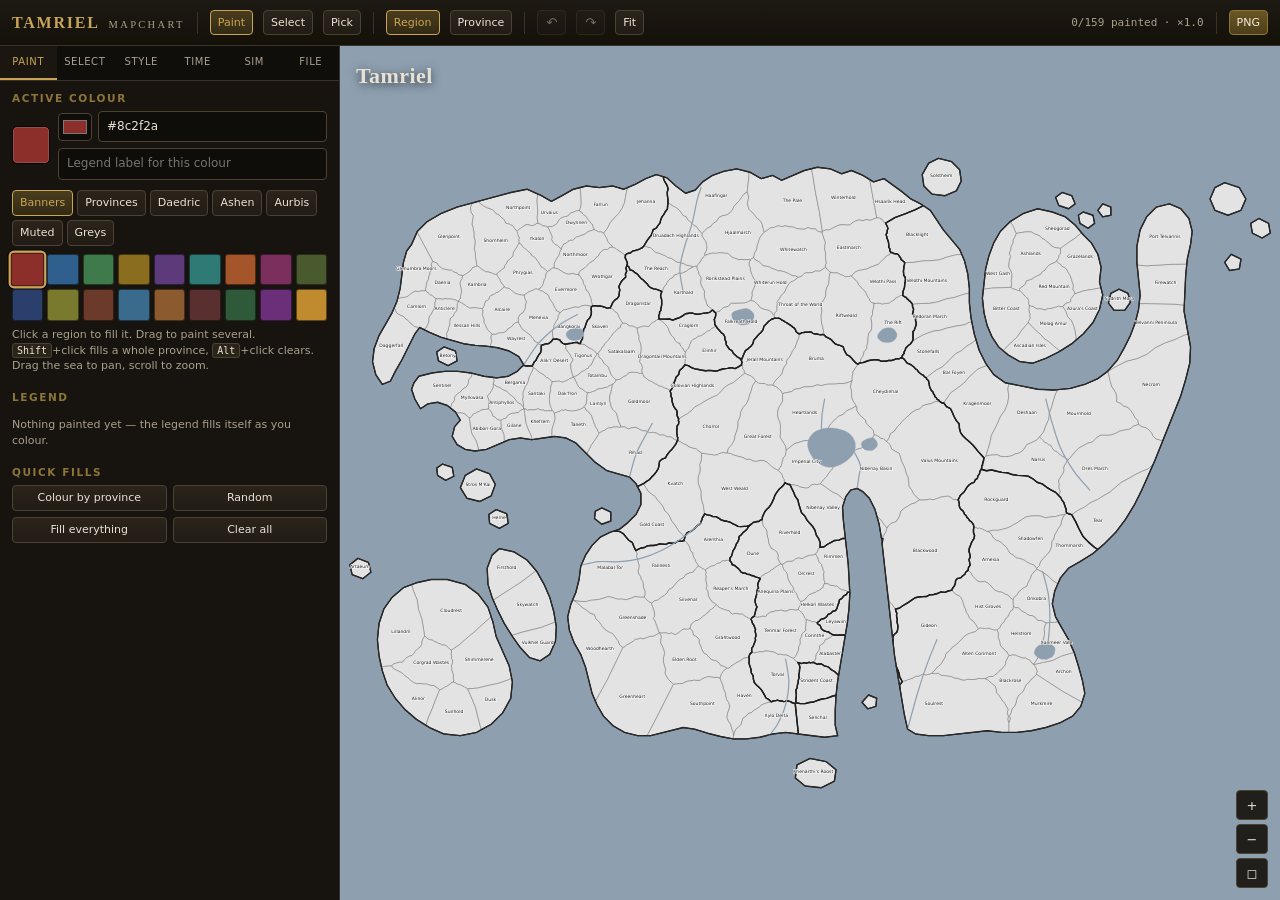
==== index.html @ 8573af77 "Add Tamriel MapChart: 159-region colourer with timeline and simulator A MapChart-style colouring too" ====
<!DOCTYPE html>
<html lang="en">
<head>
<meta charset="utf-8">
<meta name="viewport" content="width=device-width,initial-scale=1">
<title>Tamriel MapChart — Elder Scrolls province &amp; region colourer</title>
<meta name="description" content="Colour in the provinces and regions of Tamriel, build a legend, and simulate how borders change over the eras.">
<link rel="icon" href="data:image/svg+xml,<svg xmlns='http://www.w3.org/2000/svg' viewBox='0 0 32 32'><rect width='32' height='32' rx='6' fill='%23171410'/><path d='M16 5l3.6 7.2 8 1.2-5.8 5.6 1.4 7.9L16 23.2l-7.2 3.7 1.4-7.9-5.8-5.6 8-1.2z' fill='%23c8a558'/></svg>">
<link rel="stylesheet" href="css/app.css">
</head>
<body>
<div id="app">

  <!-- ==================== top bar ==================== -->
  <header id="topbar">
    <div id="brand"><b>TAMRIEL</b><span>MapChart</span></div>
    <div class="tb-sep"></div>
    <button class="btn sm" id="m-paint"  title="Paint regions (B)">Paint</button>
    <button class="btn sm" id="m-select" title="Select regions (V)">Select</button>
    <button class="btn sm" id="m-pick"   title="Pick a colour from the map (I)">Pick</button>
    <div class="tb-sep"></div>
    <button class="btn sm" id="t-region"   title="Act on one region">Region</button>
    <button class="btn sm" id="t-province" title="Act on the whole province (or hold Shift)">Province</button>
    <div class="tb-sep"></div>
    <button class="btn ico" id="b-undo" title="Undo (Ctrl+Z)">&#8630;</button>
    <button class="btn ico" id="b-redo" title="Redo (Ctrl+Shift+Z)">&#8631;</button>
    <button class="btn sm" id="b-fit" title="Fit the whole map (0)">Fit</button>
    <div class="tb-grow"></div>
    <div id="status"></div>
    <div class="tb-sep"></div>
    <button class="btn sm pri" id="b-png" title="Export a PNG image">PNG</button>
  </header>

  <!-- ==================== sidebar ==================== -->
  <aside id="side">
    <nav id="tabs">
      <button data-p="paint">Paint</button>
      <button data-p="select">Select</button>
      <button data-p="style">Style</button>
      <button data-p="time">Time</button>
      <button data-p="sim">Sim</button>
      <button data-p="file">File</button>
    </nav>
    <div id="panels">

      <!-- ---------- paint ---------- -->
      <section class="panel" data-p="paint">
        <h4>Active colour</h4>
        <div id="curcolor">
          <div id="curchip"></div>
          <div class="grow">
            <div class="row">
              <input type="color" id="pk-color" value="#8c2f2a" title="Pick any colour">
              <input type="text" id="pk-hex" class="grow" value="#8c2f2a" spellcheck="false">
            </div>
            <div class="row" style="margin-top:6px">
              <input type="text" id="pk-label" class="grow" placeholder="Legend label for this colour">
            </div>
          </div>
        </div>
        <div class="palset" id="palset"></div>
        <div id="swatches"></div>
        <p class="hint">Click a region to fill it. Drag to paint several.
          <kbd>Shift</kbd>+click fills a whole province, <kbd>Alt</kbd>+click clears.
          Drag the sea to pan, scroll to zoom.</p>

        <h4>Legend <span id="lg-count" style="color:var(--ink-dim)"></span></h4>
        <div id="legend-list"></div>
        <p class="hint" id="lg-empty">Nothing painted yet — the legend fills itself as you colour.</p>

        <h4>Quick fills</h4>
        <div class="row">
          <button class="btn sm grow" id="q-prov">Colour by province</button>
          <button class="btn sm grow" id="q-rand">Random</button>
        </div>
        <div class="row">
          <button class="btn sm grow" id="q-all">Fill everything</button>
          <button class="btn sm grow danger" id="q-clear">Clear all</button>
        </div>
      </section>

      <!-- ---------- select ---------- -->
      <section class="panel" data-p="select">
        <h4>Find a region</h4>
        <input type="text" id="find" placeholder="Search 159 regions, provinces or cities…" spellcheck="false">
        <div id="find-out" style="margin-top:6px"></div>

        <h4>Selection <span id="sel-count" style="color:var(--ink-dim)"></span></h4>
        <div class="row">
          <button class="btn sm grow pri" id="sel-fill">Fill with active colour</button>
          <button class="btn sm" id="sel-erase" title="Clear the colour of the selected regions">Erase</button>
        </div>
        <div class="row">
          <button class="btn sm grow" id="sel-invert">Invert</button>
          <button class="btn sm grow" id="sel-all">All</button>
          <button class="btn sm grow" id="sel-none">None</button>
        </div>
        <p class="hint">In <b>Select</b> mode, click regions to add or remove them.
          Double-click any region to grab its whole province.</p>

        <h4>Provinces &amp; regions</h4>
        <div id="tree"></div>
      </section>

      <!-- ---------- style ---------- -->
      <section class="panel" data-p="style">
        <h4>Map style</h4>
        <div class="fld"><span>Theme</span><select id="s-theme"></select></div>
        <div class="fld"><span>Region labels</span>
          <select id="s-labelmode">
            <option value="auto">Automatic — as they fit</option>
            <option value="all">Always show all</option>
            <option value="none">Hide labels</option>
          </select>
        </div>
        <div class="fld"><span>Label text</span>
          <select id="s-labelsource">
            <option value="region">Region names</option>
            <option value="city">City names (MapChart style)</option>
          </select>
        </div>
        <div class="fld"><span>Label size <i id="s-labelsize-v" style="font-style:normal;color:var(--gold)"></i></span>
          <input type="range" id="s-labelsize" min="2.5" max="12" step="0.2"></div>

        <h4>Layers</h4>
        <label class="ck"><input type="checkbox" id="s-borders"> Region borders</label>
        <label class="ck"><input type="checkbox" id="s-provborders"> Province borders</label>
        <label class="ck"><input type="checkbox" id="s-coast"> Coastline</label>
        <label class="ck"><input type="checkbox" id="s-cities"> City markers</label>
        <label class="ck"><input type="checkbox" id="s-rivers"> Rivers</label>
        <label class="ck"><input type="checkbox" id="s-lakes"> Lakes &amp; inland seas</label>
        <div class="fld" style="margin-top:10px"><span>Region border width <i id="s-bw-v" style="font-style:normal;color:var(--gold)"></i></span>
          <input type="range" id="s-bw" min="0" max="2" step="0.05"></div>
        <div class="fld"><span>Province border width <i id="s-pbw-v" style="font-style:normal;color:var(--gold)"></i></span>
          <input type="range" id="s-pbw" min="0" max="5" step="0.1"></div>

        <h4>Titles &amp; legend</h4>
        <div class="fld"><span>Title</span><input type="text" id="s-title"></div>
        <div class="fld"><span>Subtitle</span><input type="text" id="s-subtitle"></div>
        <div class="fld"><span>Legend heading</span><input type="text" id="s-legendtitle"></div>
        <label class="ck"><input type="checkbox" id="s-showlegend"> Show the legend on the map</label>
        <div class="fld" style="margin-top:8px"><span>Legend position</span>
          <select id="s-legendpos">
            <option value="tr">Top right</option>
            <option value="tl">Top left</option>
            <option value="br">Bottom right</option>
            <option value="bl">Bottom left</option>
            <option value="custom">Where I dragged it</option>
          </select>
        </div>
        <p class="hint">You can also just drag the legend around the map.</p>
      </section>

      <!-- ---------- time ---------- -->
      <section class="panel" data-p="time">
        <h4>Built-in histories</h4>
        <div class="fld"><select id="tl-scenario"></select></div>
        <div class="row">
          <button class="btn sm pri grow" id="tl-load">Load history</button>
          <button class="btn sm" id="tl-append" title="Add these frames after the current ones">Append</button>
        </div>
        <p class="hint" id="tl-scnote"></p>

        <h4>Keyframes <span id="kf-count" style="color:var(--ink-dim)"></span></h4>
        <div id="tl-bar">
          <button class="btn ico" id="tl-play" title="Play / pause (Space)">&#9654;</button>
          <input type="range" id="tl-scrub" min="0" max="0" step="0.01" value="0">
          <span class="lbl" id="tl-pos" style="font:11px var(--mono);color:var(--gold)"></span>
        </div>
        <div id="kf-list"></div>
        <div class="row">
          <button class="btn sm grow pri" id="kf-add">Capture frame</button>
          <button class="btn sm grow" id="kf-update">Update</button>
        </div>
        <p class="hint">“Capture frame” stores the current colouring and legend as a moment in
          history. Press play to watch the borders move.</p>

        <h4>Frame details</h4>
        <div class="fld"><span>Date</span><input type="text" id="kf-date" placeholder="2E 582"></div>
        <div class="fld"><span>Title</span><input type="text" id="kf-title" placeholder="The Three Banners War"></div>
        <div class="fld"><span>Note</span><textarea id="kf-note" rows="2"></textarea></div>

        <h4>Playback</h4>
        <div class="fld"><span>Seconds per frame <i id="tl-spf-v" style="font-style:normal;color:var(--gold)"></i></span>
          <input type="range" id="tl-spf" min="0.3" max="6" step="0.1"></div>
        <label class="ck"><input type="checkbox" id="tl-crossfade"> Cross-fade between frames</label>
        <label class="ck"><input type="checkbox" id="tl-loop"> Loop</label>
        <div class="row" style="margin-top:8px">
          <button class="btn sm grow" id="tl-frames">Export every frame as PNG</button>
        </div>
      </section>

      <!-- ---------- sim ---------- -->
      <section class="panel" data-p="sim">
        <h4>History simulator</h4>
        <p class="hint">Factions expand turn by turn across the region adjacency graph —
          159 regions, 178 sea crossings. Every turn becomes a keyframe you can play back.</p>
        <div class="fld"><span>Starting powers</span><select id="sm-preset"></select></div>
        <div class="row">
          <button class="btn sm grow" id="sm-loadpreset">Use these</button>
          <button class="btn sm grow" id="sm-frompaint" title="One faction per legend colour">From my painting</button>
        </div>

        <h4>Factions <span id="sm-count" style="color:var(--ink-dim)"></span></h4>
        <div id="sm-factions"></div>
        <div class="row">
          <button class="btn sm grow" id="sm-addfac">Add faction</button>
          <button class="btn sm" id="sm-clearfac">Clear</button>
        </div>

        <h4>Rules</h4>
        <div class="fld"><span>History seed</span><input type="text" id="sm-seed" value="tamriel"></div>
        <div class="row">
          <div class="fld grow"><span>Turns</span><input type="number" id="sm-steps" min="1" max="80" value="14"></div>
          <div class="fld grow"><span>Attempts / turn</span><input type="number" id="sm-attempts" min="1" max="12" value="3"></div>
        </div>
        <div class="fld"><span>Expansion into empty land <i id="sm-exp-v" style="font-style:normal;color:var(--gold)"></i></span>
          <input type="range" id="sm-exp" min="0.05" max="1" step="0.05" value="0.55"></div>
        <div class="fld"><span>Aggression against rivals <i id="sm-agg-v" style="font-style:normal;color:var(--gold)"></i></span>
          <input type="range" id="sm-agg" min="0" max="1" step="0.02" value="0.28"></div>
        <div class="fld"><span>Sea-crossing difficulty <i id="sm-sea-v" style="font-style:normal;color:var(--gold)"></i></span>
          <input type="range" id="sm-sea" min="0" max="1" step="0.02" value="0.22"></div>
        <div class="fld"><span>Chance of revolt <i id="sm-rev-v" style="font-style:normal;color:var(--gold)"></i></span>
          <input type="range" id="sm-rev" min="0" max="0.25" step="0.01" value="0.03"></div>
        <div class="row">
          <div class="fld grow"><span>Era</span>
            <select id="sm-era"><option>1E</option><option selected>2E</option><option>3E</option><option>4E</option></select></div>
          <div class="fld grow"><span>Start year</span><input type="number" id="sm-year" value="580"></div>
          <div class="fld grow"><span>Years / turn</span><input type="number" id="sm-ypt" value="4" min="1"></div>
        </div>
        <div class="row">
          <button class="btn pri grow" id="sm-run">Run simulation</button>
          <button class="btn" id="sm-runplay">Run &amp; play</button>
        </div>
      </section>

      <!-- ---------- file ---------- -->
      <section class="panel" data-p="file">
        <h4>This map</h4>
        <div class="fld"><span>Name</span><input type="text" id="f-name"></div>
        <div class="row">
          <input type="text" id="f-slot" class="grow" placeholder="Save slot name">
          <button class="btn sm pri" id="f-save">Save</button>
        </div>
        <div class="note" id="f-autonote">Your work is auto-saved in this browser every few seconds.</div>
        <div class="slots" id="f-slots"></div>

        <h4>Export</h4>
        <div class="row">
          <button class="btn sm grow" id="e-png">PNG image</button>
          <button class="btn sm grow" id="e-svg">SVG vector</button>
        </div>
        <div class="row">
          <button class="btn sm grow" id="e-json">Map file (.json)</button>
          <button class="btn sm grow" id="e-csv">Table (.csv)</button>
        </div>
        <div class="fld" style="margin-top:8px"><span>Export area</span>
          <select id="e-view">
            <option value="fit">Whole map</option>
            <option value="screen">Just what I can see</option>
          </select>
        </div>
        <div class="fld"><span>PNG scale <i id="e-scale-v" style="font-style:normal;color:var(--gold)"></i></span>
          <input type="range" id="e-scale" min="1" max="6" step="0.5" value="2"></div>

        <h4>Import</h4>
        <div class="row">
          <button class="btn sm grow" id="i-json">Open a map file…</button>
          <input type="file" id="i-file" accept=".json,application/json" hidden>
        </div>
        <div class="row" style="margin-top:6px">
          <button class="btn sm grow danger" id="f-reset">Start over</button>
        </div>

        <h4>Keyboard</h4>
        <p class="hint">
          <kbd>B</kbd> paint · <kbd>V</kbd> select · <kbd>I</kbd> pick colour ·
          <kbd>P</kbd> province tool · <kbd>Space</kbd> play/pause ·
          <kbd>Ctrl</kbd>+<kbd>Z</kbd> undo · <kbd>Ctrl</kbd>+<kbd>Shift</kbd>+<kbd>Z</kbd> redo ·
          <kbd>0</kbd> fit · <kbd>+</kbd>/<kbd>-</kbd> zoom · <kbd>K</kbd> capture frame ·
          <kbd>1</kbd>…<kbd>9</kbd> pick palette colour
        </p>
        <h4>About</h4>
        <p class="hint">159 regions across the nine provinces, tessellated from hand-placed
          seeds with fractal-perturbed borders so every frontier looks drawn rather than
          computed. Lore names follow the Elder Scrolls provincial maps.</p>
      </section>
    </div>
  </aside>

  <!-- ==================== map stage ==================== -->
  <main id="stage">
    <div id="svgwrap"></div>
    <div id="tip"></div>
    <div id="era">
      <div class="t" id="era-t"></div>
      <div class="d" id="era-d"></div>
      <div class="n" id="era-n"></div>
    </div>
    <div id="maplegend"></div>
    <div id="zoomctl">
      <button class="btn ico" id="z-in" title="Zoom in">+</button>
      <button class="btn ico" id="z-out" title="Zoom out">&minus;</button>
      <button class="btn ico" id="z-fit" title="Fit">&#9723;</button>
    </div>
    <div id="playbar">
      <button class="btn ico" id="pb-play">&#9654;</button>
      <input type="range" id="pb-scrub" min="0" max="0" step="0.01" value="0">
      <span class="lbl" id="pb-lbl"></span>
      <button class="btn ico" id="pb-close" title="Leave playback">&times;</button>
    </div>
  </main>
</div>
<div id="toast"></div>

<script src="data/tamriel-map.js"></script>
<script src="js/state.js"></script>
<script src="js/mapview.js"></script>
<script src="js/timeline.js"></script>
<script src="js/sim.js"></script>
<script src="js/exporter.js"></script>
<script src="js/ui.js"></script>
</body>
</html>
---- css/app.css ----
/* ============================================================
   Tamriel MapChart -- Elder Scrolls provincial map colourer
   ============================================================ */
:root{
  --ink:#e8e2d4; --ink-dim:#a9a08c; --ink-faint:#7b7364;
  --panel:#171410; --panel-2:#1f1b15; --panel-3:#2a241b;
  --line:#3b3327; --line-2:#4d4232;
  --gold:#c8a558; --gold-dim:#8d7539; --ember:#b4563a;
  --ok:#6f9a5e;
  --shadow:0 8px 26px rgba(0,0,0,.55);
  --mono:ui-monospace,"SF Mono",Menlo,Consolas,monospace;
  --serif:"Palatino Linotype",Palatino,"Book Antiqua",Georgia,serif;
  --sans:"Segoe UI",Inter,system-ui,-apple-system,sans-serif;
}
*{box-sizing:border-box}
html,body{height:100%;margin:0}
body{
  background:#0d0b09; color:var(--ink); font:13px/1.45 var(--sans);
  overflow:hidden; -webkit-font-smoothing:antialiased;
}
button,input,select,textarea{font:inherit;color:inherit}
::-webkit-scrollbar{width:10px;height:10px}
::-webkit-scrollbar-track{background:#100e0b}
::-webkit-scrollbar-thumb{background:#3a3227;border-radius:6px}
::-webkit-scrollbar-thumb:hover{background:#4d4232}

/* ---------- shell ---------- */
#app{display:grid;grid-template-columns:340px 1fr;grid-template-rows:46px 1fr;height:100%}
#topbar{grid-column:1/3;display:flex;align-items:center;gap:10px;padding:0 12px;
  background:linear-gradient(#1d1913,#141109);border-bottom:1px solid var(--line);z-index:30}
#brand{display:flex;align-items:baseline;gap:9px;font-family:var(--serif)}
#brand b{font-size:16px;letter-spacing:.11em;color:var(--gold);font-weight:600}
#brand span{font-size:10.5px;letter-spacing:.22em;text-transform:uppercase;color:var(--ink-dim)}
.tb-sep{width:1px;height:22px;background:var(--line);margin:0 2px}
.tb-grow{flex:1}
#status{font:11px/1 var(--mono);color:var(--ink-dim);white-space:nowrap;
  max-width:34vw;overflow:hidden;text-overflow:ellipsis}

/* ---------- sidebar ---------- */
#side{background:var(--panel);border-right:1px solid var(--line);
  display:flex;flex-direction:column;min-height:0;z-index:20}
#tabs{display:grid;grid-template-columns:repeat(6,1fr);border-bottom:1px solid var(--line);
  background:#100e0b;flex:0 0 auto}
#tabs button{background:none;border:0;border-bottom:2px solid transparent;padding:9px 2px 8px;
  cursor:pointer;color:var(--ink-dim);font-size:10px;letter-spacing:.06em;text-transform:uppercase}
#tabs button:hover{color:var(--ink);background:#191510}
#tabs button.on{color:var(--gold);border-bottom-color:var(--gold);background:#1b1710}
#panels{flex:1;overflow-y:auto;overflow-x:hidden;min-height:0}
.panel{display:none;padding:12px}
.panel.on{display:block}

h4{margin:0 0 8px;font:600 10.5px/1 var(--sans);letter-spacing:.15em;
  text-transform:uppercase;color:var(--gold-dim)}
h4:not(:first-child){margin-top:18px}
.hint{font-size:11px;color:var(--ink-dim);margin:6px 0 10px}
.hint kbd{font:10px var(--mono);background:#2b2419;border:1px solid var(--line-2);
  border-radius:3px;padding:1px 4px;color:var(--ink)}
.row{display:flex;gap:6px;align-items:center}
.row+.row{margin-top:6px}
.grow{flex:1;min-width:0}

/* ---------- controls ---------- */
.btn{background:linear-gradient(#2a241b,#211c15);border:1px solid var(--line-2);
  border-radius:4px;padding:6px 10px;cursor:pointer;font-size:12px;white-space:nowrap;
  transition:background .12s,border-color .12s}
.btn:hover{background:linear-gradient(#332c21,#272119);border-color:var(--gold-dim)}
.btn:active{transform:translateY(1px)}
.btn.sm{padding:4px 7px;font-size:11px}
.btn.pri{background:linear-gradient(#6a5624,#4e3f1a);border-color:var(--gold-dim);color:#f3ead4}
.btn.pri:hover{background:linear-gradient(#7d661f,#5b4a1c)}
.btn.danger:hover{border-color:var(--ember);color:#f0c3b6}
.btn.on{background:linear-gradient(#4a3d1e,#332a14);border-color:var(--gold);color:var(--gold)}
.btn[disabled]{opacity:.42;cursor:default;transform:none}
.btn.ico{padding:5px 8px;font-size:13px;line-height:1}
input[type=text],input[type=number],select,textarea{
  background:#0f0d0a;border:1px solid var(--line-2);border-radius:4px;
  padding:6px 8px;width:100%;font-size:12px}
input:focus,select:focus,textarea:focus{outline:0;border-color:var(--gold-dim);background:#131009}
input[type=color]{width:34px;height:28px;padding:2px;background:#0f0d0a;
  border:1px solid var(--line-2);border-radius:4px;cursor:pointer}
input[type=range]{width:100%;accent-color:var(--gold)}
label.ck{display:flex;align-items:center;gap:7px;padding:3px 0;cursor:pointer;font-size:12px}
label.ck input{accent-color:var(--gold);width:14px;height:14px}
.fld{margin-bottom:8px}
.fld>span{display:block;font-size:10.5px;letter-spacing:.08em;text-transform:uppercase;
  color:var(--ink-dim);margin-bottom:4px}

/* ---------- palette ---------- */
#swatches{display:grid;grid-template-columns:repeat(9,1fr);gap:4px}
.sw{aspect-ratio:1;border-radius:3px;border:1px solid rgba(0,0,0,.5);cursor:pointer;
  position:relative;transition:transform .1s}
.sw:hover{transform:scale(1.14);z-index:2}
.sw.on{box-shadow:0 0 0 2px var(--gold),0 0 0 3px #000;transform:scale(1.08)}
#curcolor{display:flex;align-items:center;gap:8px;margin-bottom:10px}
#curchip{width:38px;height:38px;border-radius:5px;border:1px solid #000;
  box-shadow:inset 0 0 0 1px rgba(255,255,255,.14)}
.palset{display:flex;gap:4px;flex-wrap:wrap;margin-bottom:8px}
.palset button{font-size:10.5px;padding:3px 7px}

/* ---------- legend editor ---------- */
#legend-list{display:flex;flex-direction:column;gap:4px}
.lg{display:flex;align-items:center;gap:7px;padding:5px 6px;border-radius:4px;
  background:var(--panel-2);border:1px solid transparent;cursor:pointer}
.lg:hover{border-color:var(--line-2)}
.lg.on{border-color:var(--gold);background:#241f16}
.lg .chip{width:17px;height:17px;border-radius:3px;border:1px solid #000;flex:0 0 auto}
.lg input.nm{background:none;border:0;padding:0;font-size:12px;flex:1;min-width:0}
.lg input.nm:focus{background:#0f0d0a;border-radius:3px;padding:1px 4px}
.lg .n{font:10px var(--mono);color:var(--ink-dim);flex:0 0 auto}
.lg .x{opacity:.4;cursor:pointer;font-size:14px;line-height:1;padding:0 2px}
.lg .x:hover{opacity:1;color:var(--ember)}

/* ---------- region / province tree ---------- */
#tree{max-height:none}
.prov{margin-bottom:3px;border-radius:4px;overflow:hidden;background:var(--panel-2)}
.prov>.hd{display:flex;align-items:center;gap:6px;padding:6px 7px;cursor:pointer}
.prov>.hd:hover{background:var(--panel-3)}
.prov>.hd .tw{width:9px;font-size:9px;color:var(--ink-dim)}
.prov>.hd b{font-weight:500;font-size:12px;flex:1}
.prov>.hd .n{font:10px var(--mono);color:var(--ink-dim)}
.prov .kids{display:none;padding:2px 6px 6px 20px}
.prov.open .kids{display:block}
.rg{display:flex;align-items:center;gap:6px;padding:3px 4px;border-radius:3px;
  cursor:pointer;font-size:11.5px}
.rg:hover{background:var(--panel-3)}
.rg.sel{background:#2f2716;color:var(--gold)}
.rg .dot{width:10px;height:10px;border-radius:2px;border:1px solid rgba(0,0,0,.6);flex:0 0 auto}
.rg .cty{font-size:10px;color:var(--ink-dim);margin-left:auto}

/* ---------- timeline ---------- */
#kf-list{display:flex;flex-direction:column;gap:4px;margin-bottom:10px}
.kf{display:flex;align-items:center;gap:6px;padding:6px;border-radius:4px;
  background:var(--panel-2);border:1px solid transparent;cursor:pointer}
.kf:hover{border-color:var(--line-2)}
.kf.on{border-color:var(--gold);background:#241f16}
.kf .i{font:10px var(--mono);color:var(--ink-dim);width:16px;text-align:right}
.kf .tx{flex:1;min-width:0}
.kf .tx b{display:block;font:600 11.5px/1.3 var(--sans);white-space:nowrap;
  overflow:hidden;text-overflow:ellipsis}
.kf .tx i{font:10px/1.3 var(--mono);color:var(--gold-dim);font-style:normal}
.kf .mv{display:flex;flex-direction:column;gap:1px}
.kf .mv span{font-size:8px;opacity:.45;cursor:pointer;line-height:1}
.kf .mv span:hover{opacity:1}
.kf .x{opacity:.4;cursor:pointer;font-size:14px;padding:0 2px}
.kf .x:hover{opacity:1;color:var(--ember)}
#tl-bar{display:flex;align-items:center;gap:8px;margin-bottom:8px}
#tl-scrub{flex:1}

/* ---------- simulation ---------- */
.fac{background:var(--panel-2);border:1px solid var(--line);border-radius:5px;
  padding:7px;margin-bottom:6px}
.fac .top{display:flex;align-items:center;gap:6px;margin-bottom:5px}
.fac .top input[type=text]{flex:1}
.fac .seeds{font-size:10.5px;color:var(--ink-dim);line-height:1.5;
  max-height:52px;overflow-y:auto}
.fac .seeds em{font-style:normal;color:var(--ink);background:#2b2419;
  border-radius:3px;padding:0 4px;margin:0 3px 3px 0;display:inline-block}

/* ---------- map stage ---------- */
#stage{position:relative;overflow:hidden;background:#12100c;min-height:0}
#svgwrap{position:absolute;inset:0}
#map{width:100%;height:100%;display:block;cursor:crosshair;touch-action:none}
#map.panning{cursor:grabbing}
#map.picking{cursor:copy}
.region{stroke-linejoin:round;transition:fill .1s linear}
.region.hov{filter:brightness(1.16) saturate(1.06)}
.region.sel{stroke:#fff !important;stroke-width:1.6px !important}
#tip{position:absolute;pointer-events:none;background:rgba(10,8,6,.94);
  border:1px solid var(--line-2);border-left:2px solid var(--gold);border-radius:4px;
  padding:5px 9px;font-size:11.5px;box-shadow:var(--shadow);opacity:0;
  transition:opacity .1s;z-index:12;white-space:nowrap}
#tip b{display:block;font-size:12.5px}
#tip i{font-style:normal;color:var(--ink-dim);font-size:10.5px}
#zoomctl{position:absolute;right:12px;bottom:12px;display:flex;flex-direction:column;gap:4px;z-index:11}
#zoomctl .btn{width:32px;height:30px;display:grid;place-items:center;padding:0;
  background:rgba(20,17,12,.9)}
#era{position:absolute;left:16px;top:14px;z-index:11;pointer-events:none;
  font-family:var(--serif);text-shadow:0 2px 10px rgba(0,0,0,.7)}
#era .t{font-size:22px;font-weight:600;letter-spacing:.02em}
#era .d{font:12px var(--mono);letter-spacing:.14em;color:var(--gold)}
#era .n{font-size:12px;max-width:390px;margin-top:3px;opacity:.85;line-height:1.4}
#maplegend{position:absolute;left:16px;top:16px;z-index:11;pointer-events:auto;touch-action:none;
  background:rgba(12,10,8,.82);border:1px solid var(--line);border-radius:5px;
  padding:8px 11px;box-shadow:var(--shadow);max-width:260px}
#maplegend .lt{font:600 10px/1 var(--sans);letter-spacing:.14em;text-transform:uppercase;
  color:var(--gold-dim);margin-bottom:6px}
#maplegend .li{display:flex;align-items:center;gap:7px;font-size:11.5px;padding:1.5px 0}
#maplegend .li i{width:13px;height:13px;border-radius:2px;border:1px solid rgba(0,0,0,.6);
  flex:0 0 auto}
#playbar{position:absolute;left:50%;transform:translateX(-50%);bottom:16px;z-index:12;
  display:none;align-items:center;gap:9px;background:rgba(14,12,9,.93);
  border:1px solid var(--line-2);border-radius:22px;padding:6px 12px;box-shadow:var(--shadow)}
#playbar.on{display:flex}
#playbar input[type=range]{width:220px}
#playbar .lbl{font:11px var(--mono);color:var(--gold);min-width:64px;text-align:center}

/* ---------- misc ---------- */
.note{background:#191510;border:1px solid var(--line);border-left:2px solid var(--gold-dim);
  border-radius:4px;padding:7px 9px;font-size:11.5px;color:var(--ink-dim);margin:8px 0}
.slots{display:flex;flex-direction:column;gap:4px}
.slot{display:flex;align-items:center;gap:6px;background:var(--panel-2);
  border:1px solid var(--line);border-radius:4px;padding:5px 7px}
.slot .nm{flex:1;min-width:0;font-size:12px;overflow:hidden;text-overflow:ellipsis;white-space:nowrap}
.slot .dt{font:9.5px var(--mono);color:var(--ink-dim)}
#toast{position:fixed;left:50%;transform:translateX(-50%);bottom:26px;z-index:99;
  background:rgba(16,13,9,.96);border:1px solid var(--gold-dim);border-radius:20px;
  padding:8px 18px;font-size:12.5px;box-shadow:var(--shadow);opacity:0;
  transition:opacity .2s,transform .2s;pointer-events:none}
#toast.on{opacity:1;transform:translateX(-50%) translateY(-4px)}
@media (max-width:900px){
  #app{grid-template-columns:280px 1fr}
  #tabs{grid-template-columns:repeat(3,1fr)}
}
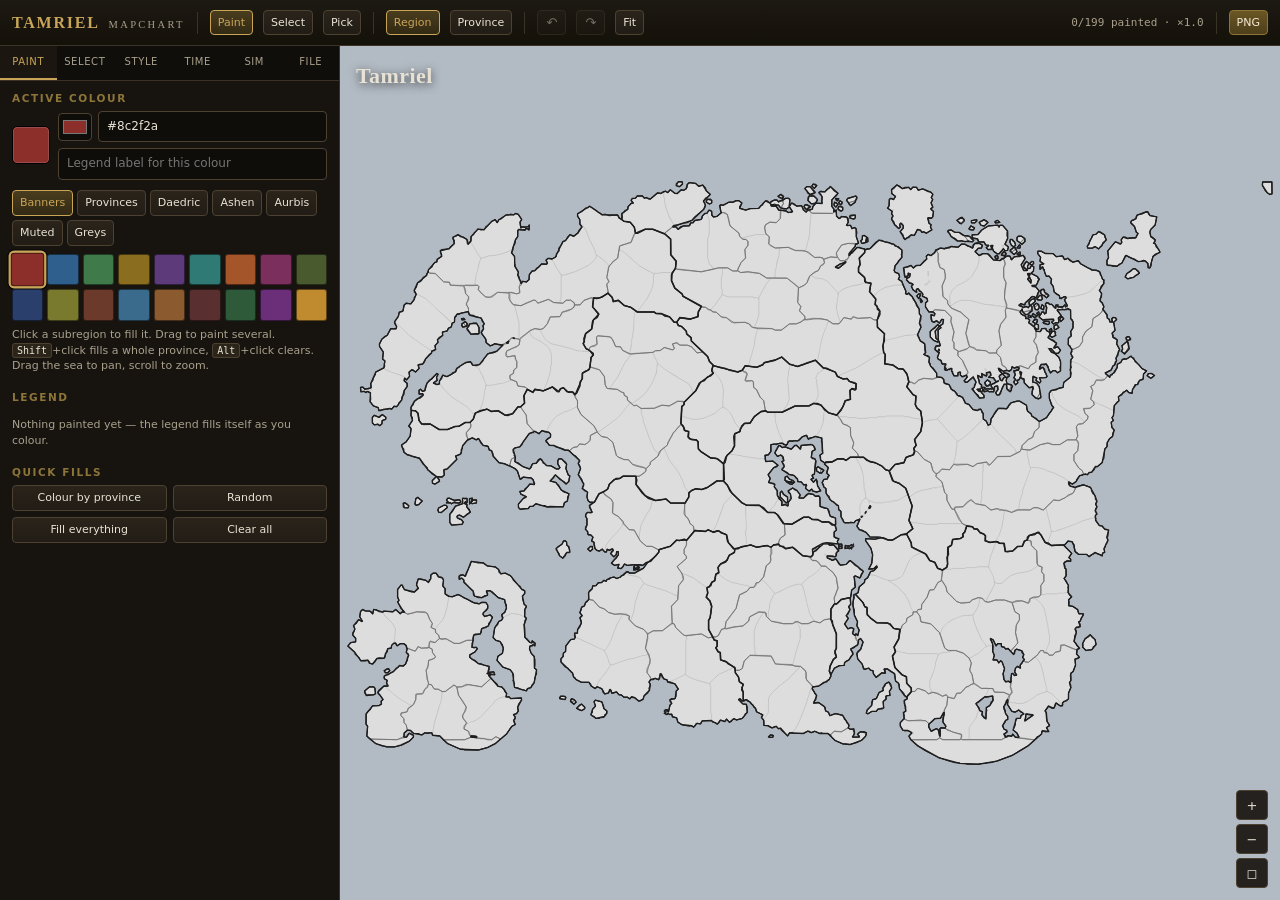
==== commit 3ad468f1: "Trace the map 1:1 from the reference image; no names by default The geography was hand-authored from" ====
--- a/index.html
+++ b/index.html
@@ -60,7 +60,7 @@
         </div>
         <div class="palset" id="palset"></div>
         <div id="swatches"></div>
-        <p class="hint">Click a region to fill it. Drag to paint several.
+        <p class="hint">Click a subregion to fill it. Drag to paint several.
           <kbd>Shift</kbd>+click fills a whole province, <kbd>Alt</kbd>+click clears.
           Drag the sea to pan, scroll to zoom.</p>
 
@@ -82,7 +82,7 @@
       <!-- ---------- select ---------- -->
       <section class="panel" data-p="select">
         <h4>Find a region</h4>
-        <input type="text" id="find" placeholder="Search 159 regions, provinces or cities…" spellcheck="false">
+        <input type="text" id="find" placeholder="Search regions, provinces or cities…" spellcheck="false">
         <div id="find-out" style="margin-top:6px"></div>
 
         <h4>Selection <span id="sel-count" style="color:var(--ink-dim)"></span></h4>
@@ -108,9 +108,9 @@
         <div class="fld"><span>Theme</span><select id="s-theme"></select></div>
         <div class="fld"><span>Region labels</span>
           <select id="s-labelmode">
+            <option value="none">No names (as the reference map)</option>
             <option value="auto">Automatic — as they fit</option>
             <option value="all">Always show all</option>
-            <option value="none">Hide labels</option>
           </select>
         </div>
         <div class="fld"><span>Label text</span>
@@ -123,15 +123,18 @@
           <input type="range" id="s-labelsize" min="2.5" max="12" step="0.2"></div>
 
         <h4>Layers</h4>
-        <label class="ck"><input type="checkbox" id="s-borders"> Region borders</label>
+        <label class="ck"><input type="checkbox" id="s-borders"> Subregion borders</label>
+        <label class="ck"><input type="checkbox" id="s-baseborders"> Map region borders</label>
         <label class="ck"><input type="checkbox" id="s-provborders"> Province borders</label>
         <label class="ck"><input type="checkbox" id="s-coast"> Coastline</label>
         <label class="ck"><input type="checkbox" id="s-cities"> City markers</label>
-        <label class="ck"><input type="checkbox" id="s-rivers"> Rivers</label>
-        <label class="ck"><input type="checkbox" id="s-lakes"> Lakes &amp; inland seas</label>
-        <div class="fld" style="margin-top:10px"><span>Region border width <i id="s-bw-v" style="font-style:normal;color:var(--gold)"></i></span>
+        <label class="ck" id="row-rivers"><input type="checkbox" id="s-rivers"> Rivers</label>
+        <label class="ck" id="row-lakes"><input type="checkbox" id="s-lakes"> Lakes &amp; inland seas</label>
+        <div class="fld" style="margin-top:10px"><span>Subregion border <i id="s-bw-v" style="font-style:normal;color:var(--gold)"></i></span>
           <input type="range" id="s-bw" min="0" max="2" step="0.05"></div>
-        <div class="fld"><span>Province border width <i id="s-pbw-v" style="font-style:normal;color:var(--gold)"></i></span>
+        <div class="fld"><span>Map region border <i id="s-bbw-v" style="font-style:normal;color:var(--gold)"></i></span>
+          <input type="range" id="s-bbw" min="0" max="3" step="0.05"></div>
+        <div class="fld"><span>Province border <i id="s-pbw-v" style="font-style:normal;color:var(--gold)"></i></span>
           <input type="range" id="s-pbw" min="0" max="5" step="0.1"></div>
 
         <h4>Titles &amp; legend</h4>
@@ -194,7 +197,7 @@
       <section class="panel" data-p="sim">
         <h4>History simulator</h4>
         <p class="hint">Factions expand turn by turn across the region adjacency graph —
-          159 regions, 178 sea crossings. Every turn becomes a keyframe you can play back.</p>
+          199 subregions and their sea crossings. Every turn becomes a keyframe you can play back.</p>
         <div class="fld"><span>Starting powers</span><select id="sm-preset"></select></div>
         <div class="row">
           <button class="btn sm grow" id="sm-loadpreset">Use these</button>
@@ -281,9 +284,9 @@
           <kbd>1</kbd>…<kbd>9</kbd> pick palette colour
         </p>
         <h4>About</h4>
-        <p class="hint">159 regions across the nine provinces, tessellated from hand-placed
-          seeds with fractal-perturbed borders so every frontier looks drawn rather than
-          computed. Lore names follow the Elder Scrolls provincial maps.</p>
+        <p class="hint">The coastline and every map-region border are traced pixel by pixel
+          from the reference Tamriel map, so the outline matches 1:1. Each of those regions is
+          then split further, giving 199 subdivisions across the nine provinces.</p>
       </section>
     </div>
   </aside>
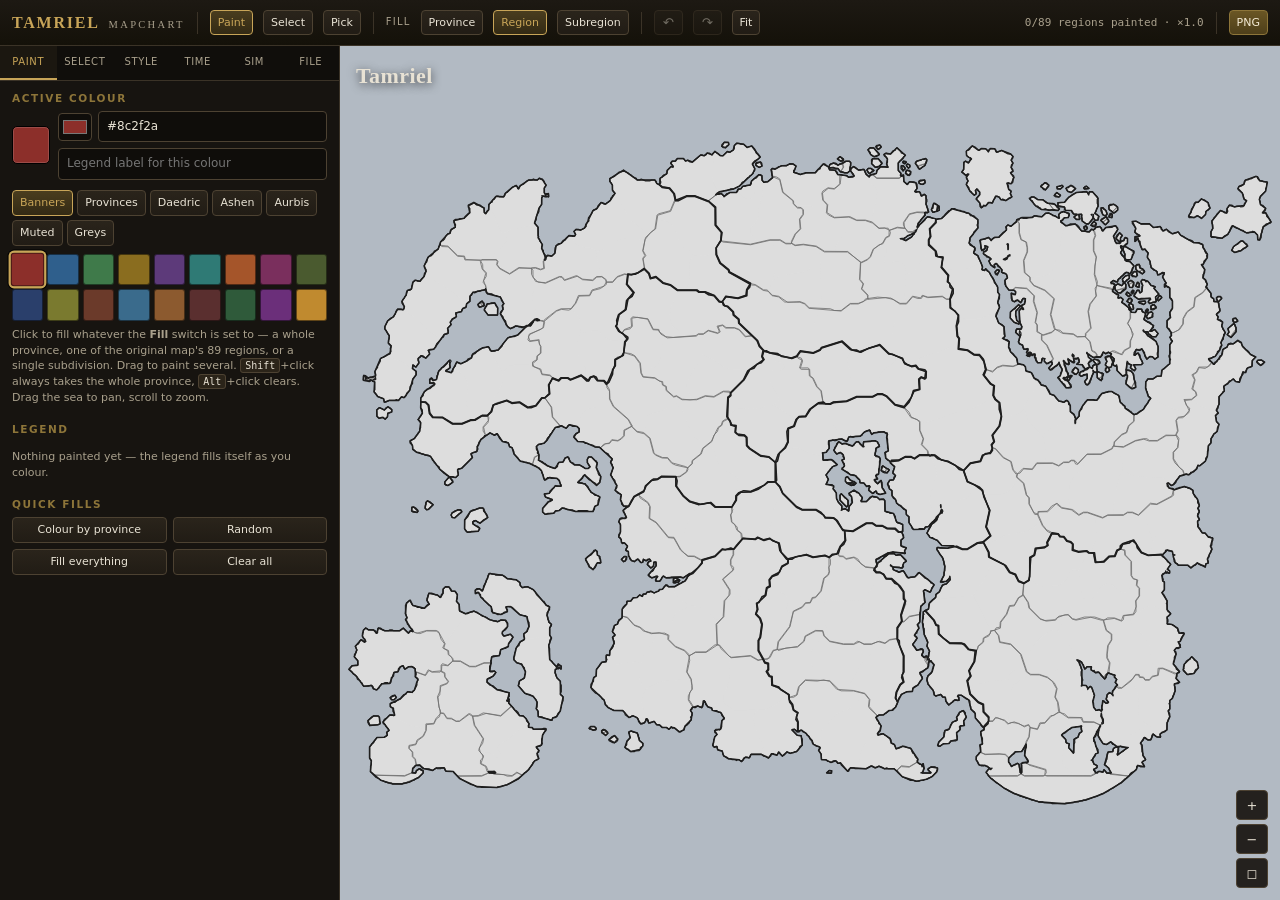
==== commit 856e969e: "Make the reference's own 89 regions the unit; subdivision is now a switch The map was only paintable" ====
--- a/index.html
+++ b/index.html
@@ -19,8 +19,10 @@
     <button class="btn sm" id="m-select" title="Select regions (V)">Select</button>
     <button class="btn sm" id="m-pick"   title="Pick a colour from the map (I)">Pick</button>
     <div class="tb-sep"></div>
-    <button class="btn sm" id="t-region"   title="Act on one region">Region</button>
-    <button class="btn sm" id="t-province" title="Act on the whole province (or hold Shift)">Province</button>
+    <span style="font-size:10px;letter-spacing:.12em;text-transform:uppercase;color:var(--ink-dim)">Fill</span>
+    <button class="btn sm" id="lv-province"  title="A click fills a whole province">Province</button>
+    <button class="btn sm" id="lv-region"    title="A click fills one region of the original map">Region</button>
+    <button class="btn sm" id="lv-subregion" title="A click fills a single subdivision">Subregion</button>
     <div class="tb-sep"></div>
     <button class="btn ico" id="b-undo" title="Undo (Ctrl+Z)">&#8630;</button>
     <button class="btn ico" id="b-redo" title="Redo (Ctrl+Shift+Z)">&#8631;</button>
@@ -60,9 +62,10 @@
         </div>
         <div class="palset" id="palset"></div>
         <div id="swatches"></div>
-        <p class="hint">Click a subregion to fill it. Drag to paint several.
-          <kbd>Shift</kbd>+click fills a whole province, <kbd>Alt</kbd>+click clears.
-          Drag the sea to pan, scroll to zoom.</p>
+        <p class="hint">Click to fill whatever the <b>Fill</b> switch is set to — a whole
+          province, one of the original map's 89 regions, or a single subdivision. Drag to
+          paint several. <kbd>Shift</kbd>+click always takes the whole province,
+          <kbd>Alt</kbd>+click clears. Drag the sea to pan, scroll to zoom.</p>
 
         <h4>Legend <span id="lg-count" style="color:var(--ink-dim)"></span></h4>
         <div id="legend-list"></div>
@@ -95,10 +98,10 @@
           <button class="btn sm grow" id="sel-all">All</button>
           <button class="btn sm grow" id="sel-none">None</button>
         </div>
-        <p class="hint">In <b>Select</b> mode, click regions to add or remove them.
-          Double-click any region to grab its whole province.</p>
-
-        <h4>Provinces &amp; regions</h4>
+        <p class="hint">In <b>Select</b> mode, click to add or remove whatever the
+          <b>Fill</b> switch covers. Double-click any region to grab its whole province.</p>
+
+        <h4>Provinces, regions &amp; subdivisions</h4>
         <div id="tree"></div>
       </section>
 
@@ -278,7 +281,7 @@
         <h4>Keyboard</h4>
         <p class="hint">
           <kbd>B</kbd> paint · <kbd>V</kbd> select · <kbd>I</kbd> pick colour ·
-          <kbd>P</kbd> province tool · <kbd>Space</kbd> play/pause ·
+          <kbd>P</kbd> cycle fill level · <kbd>Space</kbd> play/pause ·
           <kbd>Ctrl</kbd>+<kbd>Z</kbd> undo · <kbd>Ctrl</kbd>+<kbd>Shift</kbd>+<kbd>Z</kbd> redo ·
           <kbd>0</kbd> fit · <kbd>+</kbd>/<kbd>-</kbd> zoom · <kbd>K</kbd> capture frame ·
           <kbd>1</kbd>…<kbd>9</kbd> pick palette colour
--- a/css/app.css
+++ b/css/app.css
@@ -126,6 +126,12 @@
 .rg.sel{background:#2f2716;color:var(--gold)}
 .rg .dot{width:10px;height:10px;border-radius:2px;border:1px solid rgba(0,0,0,.6);flex:0 0 auto}
 .rg .cty{font-size:10px;color:var(--ink-dim);margin-left:auto}
+.rg.base{font-weight:500}
+.rg .tw{width:9px;font-size:8px;color:var(--ink-dim);flex:0 0 auto}
+.subs{display:none;padding-left:16px}
+.rg.base.open+.subs{display:block}
+.rg.sub{font-size:11px;color:var(--ink-dim)}
+.rg.sub:hover{color:var(--ink)}
 
 /* ---------- timeline ---------- */
 #kf-list{display:flex;flex-direction:column;gap:4px;margin-bottom:10px}
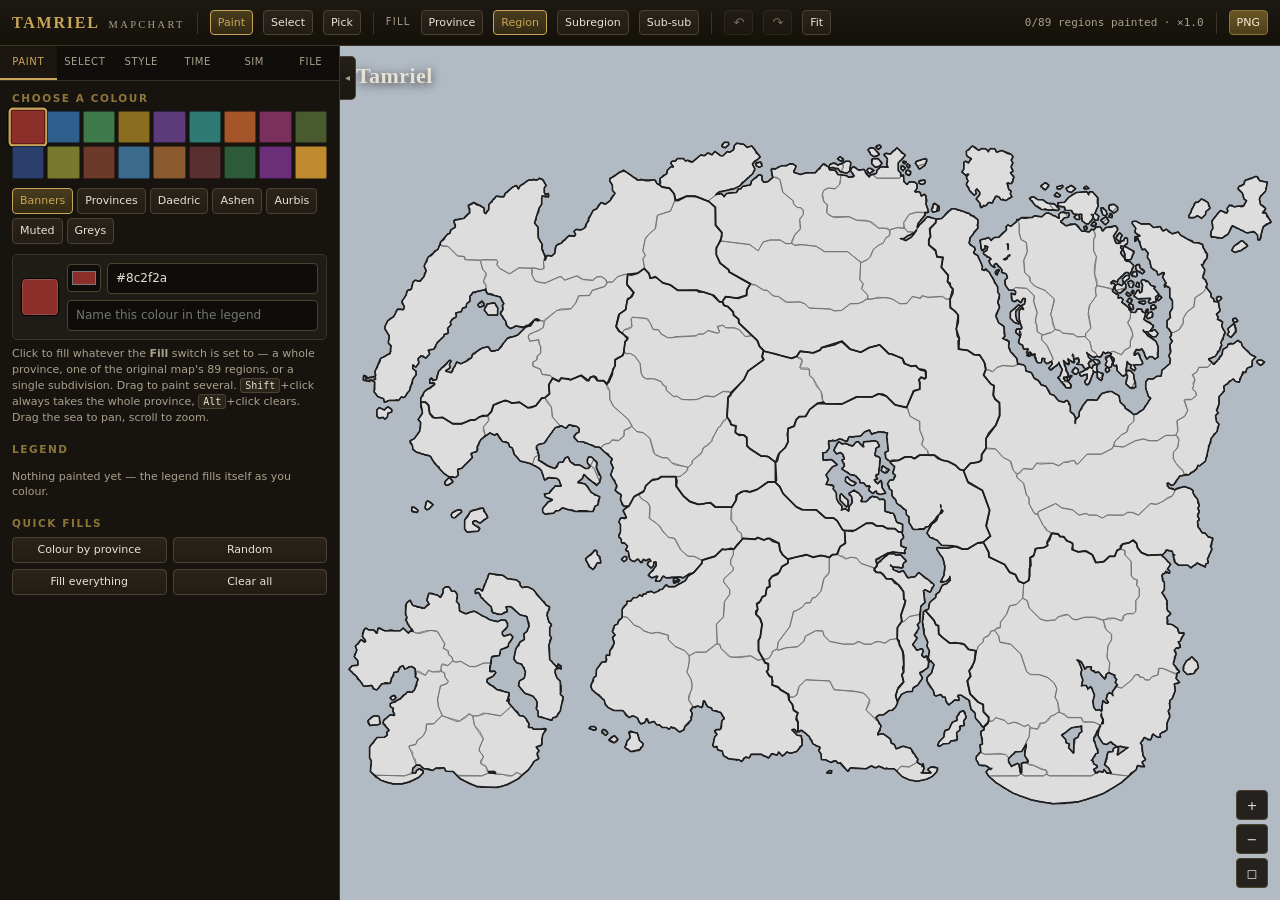
==== commit 975e7e86: "Add a fourth level, city layers, 200x zoom and a MapChart-style panel Six things asked for, plus the" ====
--- a/index.html
+++ b/index.html
@@ -22,7 +22,8 @@
     <span style="font-size:10px;letter-spacing:.12em;text-transform:uppercase;color:var(--ink-dim)">Fill</span>
     <button class="btn sm" id="lv-province"  title="A click fills a whole province">Province</button>
     <button class="btn sm" id="lv-region"    title="A click fills one region of the original map">Region</button>
-    <button class="btn sm" id="lv-subregion" title="A click fills a single subdivision">Subregion</button>
+    <button class="btn sm" id="lv-subregion" title="A click fills a subregion">Subregion</button>
+    <button class="btn sm" id="lv-parcel"    title="A click fills a single sub-subregion">Sub-sub</button>
     <div class="tb-sep"></div>
     <button class="btn ico" id="b-undo" title="Undo (Ctrl+Z)">&#8630;</button>
     <button class="btn ico" id="b-redo" title="Redo (Ctrl+Shift+Z)">&#8631;</button>
@@ -34,6 +35,7 @@
   </header>
 
   <!-- ==================== sidebar ==================== -->
+  <button id="side-toggle" title="Hide the panel (Tab)">&#9666;</button>
   <aside id="side">
     <nav id="tabs">
       <button data-p="paint">Paint</button>
@@ -47,7 +49,9 @@
 
       <!-- ---------- paint ---------- -->
       <section class="panel" data-p="paint">
-        <h4>Active colour</h4>
+        <h4>Choose a colour</h4>
+        <div id="swatches"></div>
+        <div class="palset" id="palset"></div>
         <div id="curcolor">
           <div id="curchip"></div>
           <div class="grow">
@@ -56,12 +60,10 @@
               <input type="text" id="pk-hex" class="grow" value="#8c2f2a" spellcheck="false">
             </div>
             <div class="row" style="margin-top:6px">
-              <input type="text" id="pk-label" class="grow" placeholder="Legend label for this colour">
+              <input type="text" id="pk-label" class="grow" placeholder="Name this colour in the legend">
             </div>
           </div>
         </div>
-        <div class="palset" id="palset"></div>
-        <div id="swatches"></div>
         <p class="hint">Click to fill whatever the <b>Fill</b> switch is set to — a whole
           province, one of the original map's 89 regions, or a single subdivision. Drag to
           paint several. <kbd>Shift</kbd>+click always takes the whole province,
@@ -126,15 +128,22 @@
           <input type="range" id="s-labelsize" min="2.5" max="12" step="0.2"></div>
 
         <h4>Layers</h4>
-        <label class="ck"><input type="checkbox" id="s-borders"> Subregion borders</label>
+        <label class="ck"><input type="checkbox" id="s-borders"> Sub-subregion borders</label>
+        <label class="ck"><input type="checkbox" id="s-subborders"> Subregion borders</label>
         <label class="ck"><input type="checkbox" id="s-baseborders"> Map region borders</label>
         <label class="ck"><input type="checkbox" id="s-provborders"> Province borders</label>
         <label class="ck"><input type="checkbox" id="s-coast"> Coastline</label>
-        <label class="ck"><input type="checkbox" id="s-cities"> City markers</label>
+        <label class="ck"><input type="checkbox" id="s-capitals"> Capital cities</label>
+        <label class="ck"><input type="checkbox" id="s-towns"> Other cities</label>
+        <label class="ck"><input type="checkbox" id="s-citynames"> City names</label>
         <label class="ck" id="row-rivers"><input type="checkbox" id="s-rivers"> Rivers</label>
         <label class="ck" id="row-lakes"><input type="checkbox" id="s-lakes"> Lakes &amp; inland seas</label>
-        <div class="fld" style="margin-top:10px"><span>Subregion border <i id="s-bw-v" style="font-style:normal;color:var(--gold)"></i></span>
+        <div class="fld"><span>City marker size <i id="s-cs-v" style="font-style:normal;color:var(--gold)"></i></span>
+          <input type="range" id="s-cs" min="0.5" max="3" step="0.1"></div>
+        <div class="fld" style="margin-top:10px"><span>Sub-subregion border <i id="s-bw-v" style="font-style:normal;color:var(--gold)"></i></span>
           <input type="range" id="s-bw" min="0" max="2" step="0.05"></div>
+        <div class="fld"><span>Subregion border <i id="s-sbw-v" style="font-style:normal;color:var(--gold)"></i></span>
+          <input type="range" id="s-sbw" min="0" max="2" step="0.05"></div>
         <div class="fld"><span>Map region border <i id="s-bbw-v" style="font-style:normal;color:var(--gold)"></i></span>
           <input type="range" id="s-bbw" min="0" max="3" step="0.05"></div>
         <div class="fld"><span>Province border <i id="s-pbw-v" style="font-style:normal;color:var(--gold)"></i></span>
@@ -281,7 +290,7 @@
         <h4>Keyboard</h4>
         <p class="hint">
           <kbd>B</kbd> paint · <kbd>V</kbd> select · <kbd>I</kbd> pick colour ·
-          <kbd>P</kbd> cycle fill level · <kbd>Space</kbd> play/pause ·
+          <kbd>P</kbd> cycle fill level · <kbd>Tab</kbd> hide panel · <kbd>Space</kbd> play/pause ·
           <kbd>Ctrl</kbd>+<kbd>Z</kbd> undo · <kbd>Ctrl</kbd>+<kbd>Shift</kbd>+<kbd>Z</kbd> redo ·
           <kbd>0</kbd> fit · <kbd>+</kbd>/<kbd>-</kbd> zoom · <kbd>K</kbd> capture frame ·
           <kbd>1</kbd>…<kbd>9</kbd> pick palette colour
--- a/css/app.css
+++ b/css/app.css
@@ -25,7 +25,16 @@
 ::-webkit-scrollbar-thumb:hover{background:#4d4232}
 
 /* ---------- shell ---------- */
-#app{display:grid;grid-template-columns:340px 1fr;grid-template-rows:46px 1fr;height:100%}
+#app{display:grid;grid-template-columns:340px 1fr;grid-template-rows:46px 1fr;height:100%;
+  transition:grid-template-columns .18s ease}
+#app.collapsed{grid-template-columns:0 1fr}
+#app.collapsed #side{opacity:0;pointer-events:none}
+#side-toggle{position:fixed;left:340px;top:56px;z-index:40;width:16px;height:44px;
+  border:1px solid var(--line-2);border-left:0;border-radius:0 5px 5px 0;
+  background:linear-gradient(#241f18,#1a1610);color:var(--ink-dim);cursor:pointer;
+  font-size:10px;line-height:1;padding:0;transition:left .18s ease}
+#side-toggle:hover{color:var(--gold);border-color:var(--gold-dim)}
+#app.collapsed #side-toggle{left:0}
 #topbar{grid-column:1/3;display:flex;align-items:center;gap:10px;padding:0 12px;
   background:linear-gradient(#1d1913,#141109);border-bottom:1px solid var(--line);z-index:30}
 #brand{display:flex;align-items:baseline;gap:9px;font-family:var(--serif)}
@@ -86,12 +95,13 @@
   color:var(--ink-dim);margin-bottom:4px}
 
 /* ---------- palette ---------- */
-#swatches{display:grid;grid-template-columns:repeat(9,1fr);gap:4px}
-.sw{aspect-ratio:1;border-radius:3px;border:1px solid rgba(0,0,0,.5);cursor:pointer;
+#swatches{display:grid;grid-template-columns:repeat(9,1fr);gap:3px;margin-bottom:9px}
+.sw{aspect-ratio:1;border-radius:2px;border:1px solid rgba(0,0,0,.45);cursor:pointer;
   position:relative;transition:transform .1s}
 .sw:hover{transform:scale(1.14);z-index:2}
 .sw.on{box-shadow:0 0 0 2px var(--gold),0 0 0 3px #000;transform:scale(1.08)}
-#curcolor{display:flex;align-items:center;gap:8px;margin-bottom:10px}
+#curcolor{display:flex;align-items:center;gap:8px;margin:10px 0 4px;padding:8px;
+  background:var(--panel-2);border:1px solid var(--line);border-radius:5px}
 #curchip{width:38px;height:38px;border-radius:5px;border:1px solid #000;
   box-shadow:inset 0 0 0 1px rgba(255,255,255,.14)}
 .palset{display:flex;gap:4px;flex-wrap:wrap;margin-bottom:8px}
@@ -217,3 +227,6 @@
   #app{grid-template-columns:280px 1fr}
   #tabs{grid-template-columns:repeat(3,1fr)}
 }
+
+/* city layers */
+#g-city text{pointer-events:none}
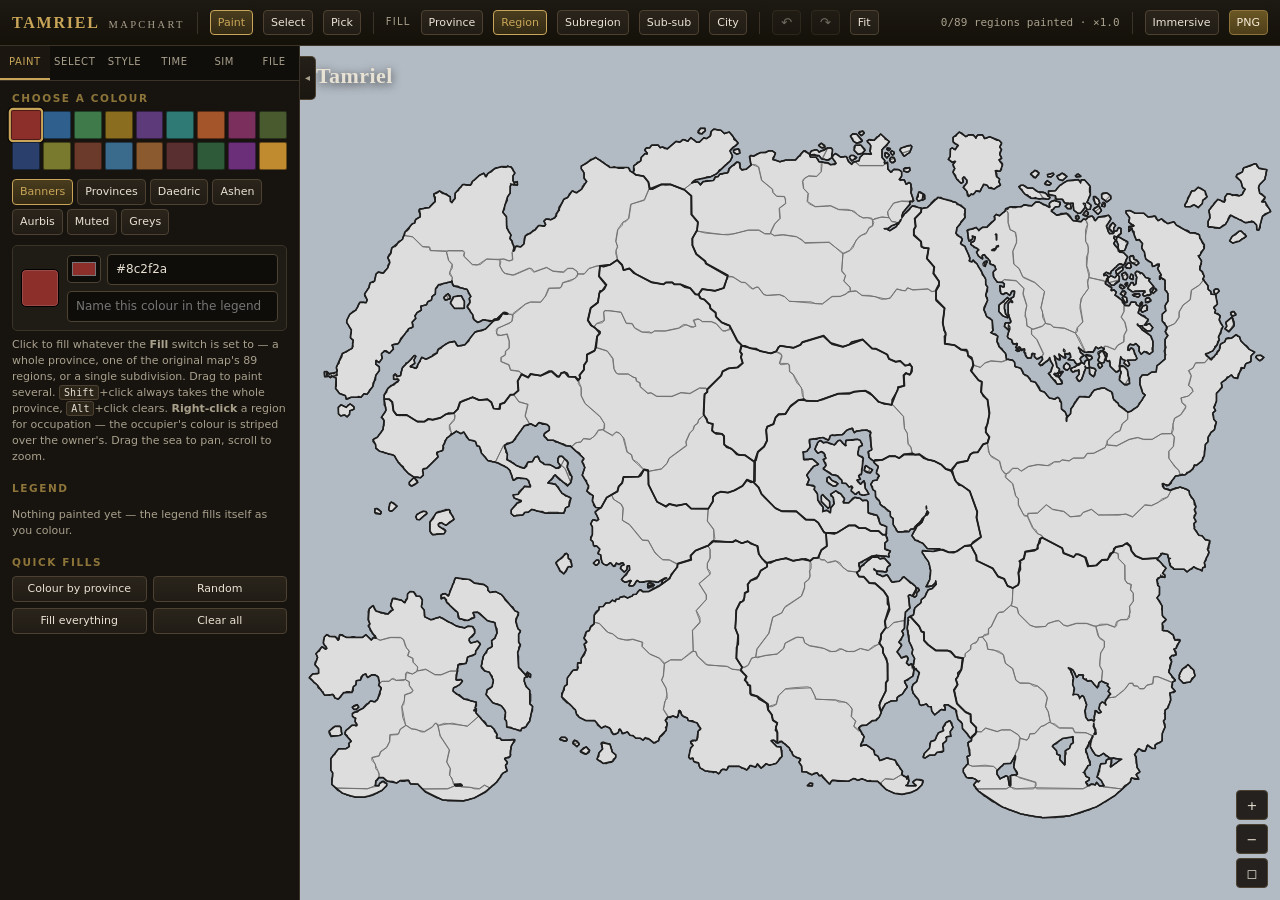
==== commit 1b89c400: "Add occupation stripes, city districts, immersive view; naturalise the cuts - Sub-subregion cuts now" ====
--- a/index.html
+++ b/index.html
@@ -24,6 +24,7 @@
     <button class="btn sm" id="lv-region"    title="A click fills one region of the original map">Region</button>
     <button class="btn sm" id="lv-subregion" title="A click fills a subregion">Subregion</button>
     <button class="btn sm" id="lv-parcel"    title="A click fills a single sub-subregion">Sub-sub</button>
+    <button class="btn sm" id="lv-city"      title="Colour the circular city districts">City</button>
     <div class="tb-sep"></div>
     <button class="btn ico" id="b-undo" title="Undo (Ctrl+Z)">&#8630;</button>
     <button class="btn ico" id="b-redo" title="Redo (Ctrl+Shift+Z)">&#8631;</button>
@@ -31,6 +32,7 @@
     <div class="tb-grow"></div>
     <div id="status"></div>
     <div class="tb-sep"></div>
+    <button class="btn sm" id="b-immersive" title="Immersive view — just the map (F)">Immersive</button>
     <button class="btn sm pri" id="b-png" title="Export a PNG image">PNG</button>
   </header>
 
@@ -67,7 +69,9 @@
         <p class="hint">Click to fill whatever the <b>Fill</b> switch is set to — a whole
           province, one of the original map's 89 regions, or a single subdivision. Drag to
           paint several. <kbd>Shift</kbd>+click always takes the whole province,
-          <kbd>Alt</kbd>+click clears. Drag the sea to pan, scroll to zoom.</p>
+          <kbd>Alt</kbd>+click clears. <b>Right-click</b> a region for occupation — the
+          occupier's colour is striped over the owner's. Drag the sea to pan, scroll to
+          zoom.</p>
 
         <h4>Legend <span id="lg-count" style="color:var(--ink-dim)"></span></h4>
         <div id="legend-list"></div>
@@ -136,10 +140,13 @@
         <label class="ck"><input type="checkbox" id="s-capitals"> Capital cities</label>
         <label class="ck"><input type="checkbox" id="s-towns"> Other cities</label>
         <label class="ck"><input type="checkbox" id="s-citynames"> City names</label>
+        <label class="ck"><input type="checkbox" id="s-citydistricts"> City districts (circular)</label>
         <label class="ck" id="row-rivers"><input type="checkbox" id="s-rivers"> Rivers</label>
         <label class="ck" id="row-lakes"><input type="checkbox" id="s-lakes"> Lakes &amp; inland seas</label>
         <div class="fld"><span>City marker size <i id="s-cs-v" style="font-style:normal;color:var(--gold)"></i></span>
           <input type="range" id="s-cs" min="0.5" max="3" step="0.1"></div>
+        <div class="fld"><span>Occupation stripe width <i id="s-stripe-v" style="font-style:normal;color:var(--gold)"></i></span>
+          <input type="range" id="s-stripe" min="0.8" max="6" step="0.2"></div>
         <div class="fld" style="margin-top:10px"><span>Sub-subregion border <i id="s-bw-v" style="font-style:normal;color:var(--gold)"></i></span>
           <input type="range" id="s-bw" min="0" max="2" step="0.05"></div>
         <div class="fld"><span>Subregion border <i id="s-sbw-v" style="font-style:normal;color:var(--gold)"></i></span>
@@ -290,7 +297,7 @@
         <h4>Keyboard</h4>
         <p class="hint">
           <kbd>B</kbd> paint · <kbd>V</kbd> select · <kbd>I</kbd> pick colour ·
-          <kbd>P</kbd> cycle fill level · <kbd>Tab</kbd> hide panel · <kbd>Space</kbd> play/pause ·
+          <kbd>P</kbd> cycle fill level · <kbd>Tab</kbd> hide panel · <kbd>F</kbd> immersive · <kbd>Space</kbd> play/pause ·
           <kbd>Ctrl</kbd>+<kbd>Z</kbd> undo · <kbd>Ctrl</kbd>+<kbd>Shift</kbd>+<kbd>Z</kbd> redo ·
           <kbd>0</kbd> fit · <kbd>+</kbd>/<kbd>-</kbd> zoom · <kbd>K</kbd> capture frame ·
           <kbd>1</kbd>…<kbd>9</kbd> pick palette colour
@@ -318,6 +325,8 @@
       <button class="btn ico" id="z-out" title="Zoom out">&minus;</button>
       <button class="btn ico" id="z-fit" title="Fit">&#9723;</button>
     </div>
+    <button id="exit-immersive" title="Leave immersive view (F or Esc)">&times;</button>
+    <div id="ctxmenu"></div>
     <div id="playbar">
       <button class="btn ico" id="pb-play">&#9654;</button>
       <input type="range" id="pb-scrub" min="0" max="0" step="0.01" value="0">
--- a/css/app.css
+++ b/css/app.css
@@ -25,17 +25,17 @@
 ::-webkit-scrollbar-thumb:hover{background:#4d4232}
 
 /* ---------- shell ---------- */
-#app{display:grid;grid-template-columns:340px 1fr;grid-template-rows:46px 1fr;height:100%;
+#app{display:grid;grid-template-columns:300px 1fr;grid-template-rows:46px 1fr;height:100%;
   transition:grid-template-columns .18s ease}
 #app.collapsed{grid-template-columns:0 1fr}
 #app.collapsed #side{opacity:0;pointer-events:none}
-#side-toggle{position:fixed;left:340px;top:56px;z-index:40;width:16px;height:44px;
+#side-toggle{position:fixed;left:300px;top:56px;z-index:40;width:16px;height:44px;
   border:1px solid var(--line-2);border-left:0;border-radius:0 5px 5px 0;
   background:linear-gradient(#241f18,#1a1610);color:var(--ink-dim);cursor:pointer;
   font-size:10px;line-height:1;padding:0;transition:left .18s ease}
 #side-toggle:hover{color:var(--gold);border-color:var(--gold-dim)}
 #app.collapsed #side-toggle{left:0}
-#topbar{grid-column:1/3;display:flex;align-items:center;gap:10px;padding:0 12px;
+#topbar{grid-row:1;grid-column:1/3;display:flex;align-items:center;gap:10px;padding:0 12px;
   background:linear-gradient(#1d1913,#141109);border-bottom:1px solid var(--line);z-index:30}
 #brand{display:flex;align-items:baseline;gap:9px;font-family:var(--serif)}
 #brand b{font-size:16px;letter-spacing:.11em;color:var(--gold);font-weight:600}
@@ -46,7 +46,7 @@
   max-width:34vw;overflow:hidden;text-overflow:ellipsis}
 
 /* ---------- sidebar ---------- */
-#side{background:var(--panel);border-right:1px solid var(--line);
+#side{grid-row:2;grid-column:1;background:var(--panel);border-right:1px solid var(--line);
   display:flex;flex-direction:column;min-height:0;z-index:20}
 #tabs{display:grid;grid-template-columns:repeat(6,1fr);border-bottom:1px solid var(--line);
   background:#100e0b;flex:0 0 auto}
@@ -173,7 +173,7 @@
   border-radius:3px;padding:0 4px;margin:0 3px 3px 0;display:inline-block}
 
 /* ---------- map stage ---------- */
-#stage{position:relative;overflow:hidden;background:#12100c;min-height:0}
+#stage{grid-row:2;grid-column:2;position:relative;overflow:hidden;background:#12100c;min-height:0}
 #svgwrap{position:absolute;inset:0}
 #map{width:100%;height:100%;display:block;cursor:crosshair;touch-action:none}
 #map.panning{cursor:grabbing}
@@ -223,6 +223,30 @@
   padding:8px 18px;font-size:12.5px;box-shadow:var(--shadow);opacity:0;
   transition:opacity .2s,transform .2s;pointer-events:none}
 #toast.on{opacity:1;transform:translateX(-50%) translateY(-4px)}
+/* immersive: nothing but the map */
+#app.immersive{grid-template-columns:0 1fr;grid-template-rows:0 1fr}
+#app.immersive #topbar,#app.immersive #side,#app.immersive #side-toggle{display:none}
+#exit-immersive{position:absolute;right:12px;top:12px;z-index:30;display:none;
+  width:30px;height:30px;border-radius:6px;cursor:pointer;font-size:16px;line-height:1;
+  background:rgba(20,17,12,.85);border:1px solid var(--line-2);color:var(--ink-dim)}
+#exit-immersive:hover{color:var(--gold);border-color:var(--gold-dim)}
+#app.immersive #exit-immersive{display:block}
+#app.immersive #era{left:22px;top:20px}
+
+#ctxmenu{position:fixed;z-index:60;display:none;min-width:210px;padding:4px;
+  background:rgba(20,17,12,.985);border:1px solid var(--line-2);border-radius:6px;
+  box-shadow:0 12px 34px rgba(0,0,0,.6)}
+#ctxmenu.on{display:block}
+#ctxmenu .ct{font:600 10px/1 var(--sans);letter-spacing:.13em;text-transform:uppercase;
+  color:var(--gold-dim);padding:7px 9px 6px;border-bottom:1px solid var(--line);
+  margin-bottom:3px;white-space:nowrap;overflow:hidden;text-overflow:ellipsis}
+#ctxmenu button{display:block;width:100%;text-align:left;background:none;border:0;
+  padding:6px 9px;border-radius:4px;cursor:pointer;font-size:12px;color:var(--ink)}
+#ctxmenu button:hover{background:var(--panel-3);color:var(--gold)}
+.citydistrict{cursor:pointer}
+.region.occ{pointer-events:none}
+#g-occ path{pointer-events:none}
+
 @media (max-width:900px){
   #app{grid-template-columns:280px 1fr}
   #tabs{grid-template-columns:repeat(3,1fr)}
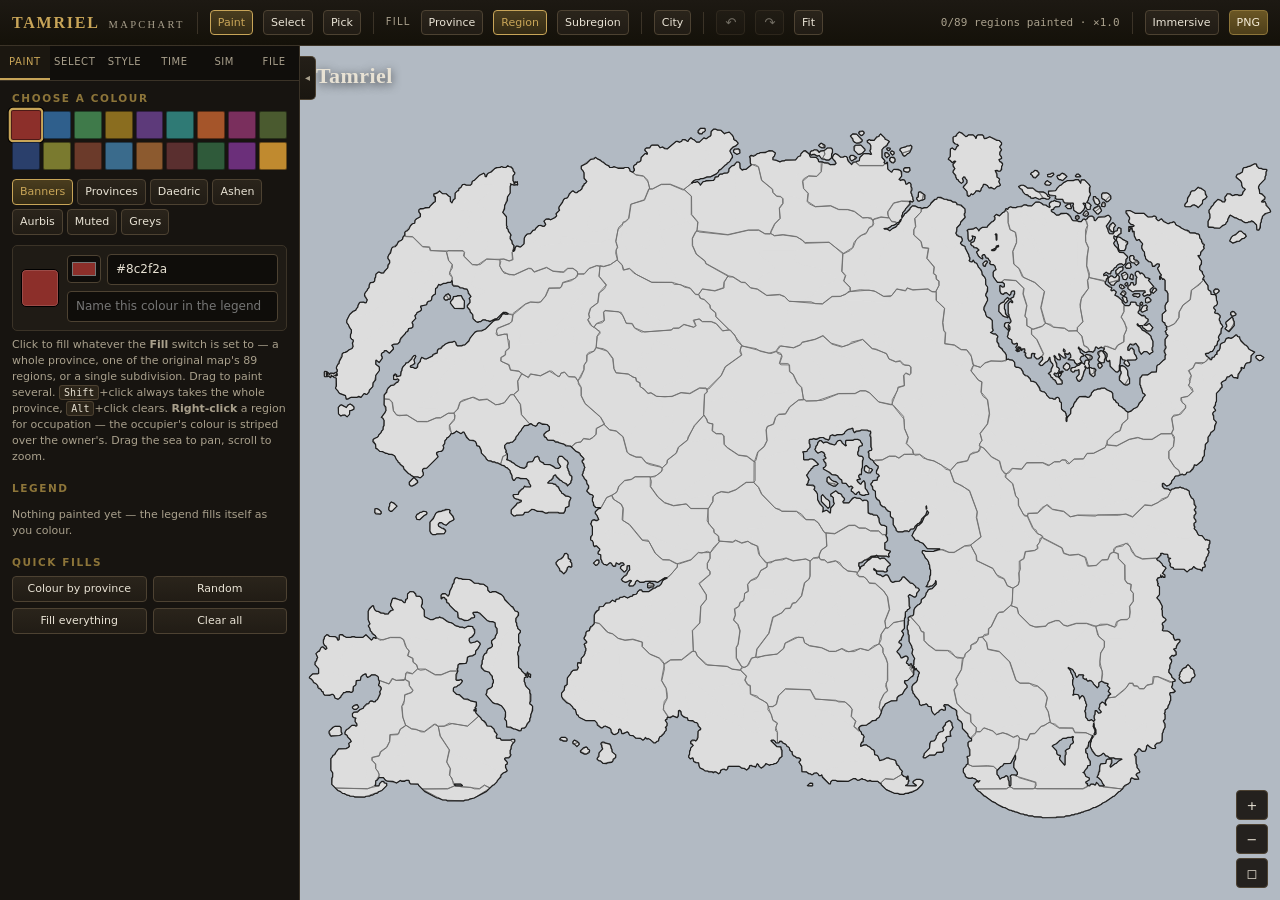
==== commit e8b77b02: "Lore-accurate provinces, one visible tier at a time, circular cities Following the 4E 200 "Tamriel a" ====
--- a/index.html
+++ b/index.html
@@ -23,8 +23,8 @@
     <button class="btn sm" id="lv-province"  title="A click fills a whole province">Province</button>
     <button class="btn sm" id="lv-region"    title="A click fills one region of the original map">Region</button>
     <button class="btn sm" id="lv-subregion" title="A click fills a subregion">Subregion</button>
-    <button class="btn sm" id="lv-parcel"    title="A click fills a single sub-subregion">Sub-sub</button>
-    <button class="btn sm" id="lv-city"      title="Colour the circular city districts">City</button>
+    <div class="tb-sep"></div>
+    <button class="btn sm" id="lv-city" title="Show and colour the circular city districts (C) — rides along with any level">City</button>
     <div class="tb-sep"></div>
     <button class="btn ico" id="b-undo" title="Undo (Ctrl+Z)">&#8630;</button>
     <button class="btn ico" id="b-redo" title="Redo (Ctrl+Shift+Z)">&#8631;</button>
@@ -132,8 +132,7 @@
           <input type="range" id="s-labelsize" min="2.5" max="12" step="0.2"></div>
 
         <h4>Layers</h4>
-        <label class="ck"><input type="checkbox" id="s-borders"> Sub-subregion borders</label>
-        <label class="ck"><input type="checkbox" id="s-subborders"> Subregion borders</label>
+        <label class="ck"><input type="checkbox" id="s-borders"> Subregion borders</label>
         <label class="ck"><input type="checkbox" id="s-baseborders"> Map region borders</label>
         <label class="ck"><input type="checkbox" id="s-provborders"> Province borders</label>
         <label class="ck"><input type="checkbox" id="s-coast"> Coastline</label>
@@ -147,10 +146,8 @@
           <input type="range" id="s-cs" min="0.5" max="3" step="0.1"></div>
         <div class="fld"><span>Occupation stripe width <i id="s-stripe-v" style="font-style:normal;color:var(--gold)"></i></span>
           <input type="range" id="s-stripe" min="0.8" max="6" step="0.2"></div>
-        <div class="fld" style="margin-top:10px"><span>Sub-subregion border <i id="s-bw-v" style="font-style:normal;color:var(--gold)"></i></span>
+        <div class="fld" style="margin-top:10px"><span>Subregion border <i id="s-bw-v" style="font-style:normal;color:var(--gold)"></i></span>
           <input type="range" id="s-bw" min="0" max="2" step="0.05"></div>
-        <div class="fld"><span>Subregion border <i id="s-sbw-v" style="font-style:normal;color:var(--gold)"></i></span>
-          <input type="range" id="s-sbw" min="0" max="2" step="0.05"></div>
         <div class="fld"><span>Map region border <i id="s-bbw-v" style="font-style:normal;color:var(--gold)"></i></span>
           <input type="range" id="s-bbw" min="0" max="3" step="0.05"></div>
         <div class="fld"><span>Province border <i id="s-pbw-v" style="font-style:normal;color:var(--gold)"></i></span>
@@ -297,7 +294,7 @@
         <h4>Keyboard</h4>
         <p class="hint">
           <kbd>B</kbd> paint · <kbd>V</kbd> select · <kbd>I</kbd> pick colour ·
-          <kbd>P</kbd> cycle fill level · <kbd>Tab</kbd> hide panel · <kbd>F</kbd> immersive · <kbd>Space</kbd> play/pause ·
+          <kbd>P</kbd> cycle fill level · <kbd>C</kbd> city mode · <kbd>Tab</kbd> hide panel · <kbd>F</kbd> immersive · <kbd>Space</kbd> play/pause ·
           <kbd>Ctrl</kbd>+<kbd>Z</kbd> undo · <kbd>Ctrl</kbd>+<kbd>Shift</kbd>+<kbd>Z</kbd> redo ·
           <kbd>0</kbd> fit · <kbd>+</kbd>/<kbd>-</kbd> zoom · <kbd>K</kbd> capture frame ·
           <kbd>1</kbd>…<kbd>9</kbd> pick palette colour
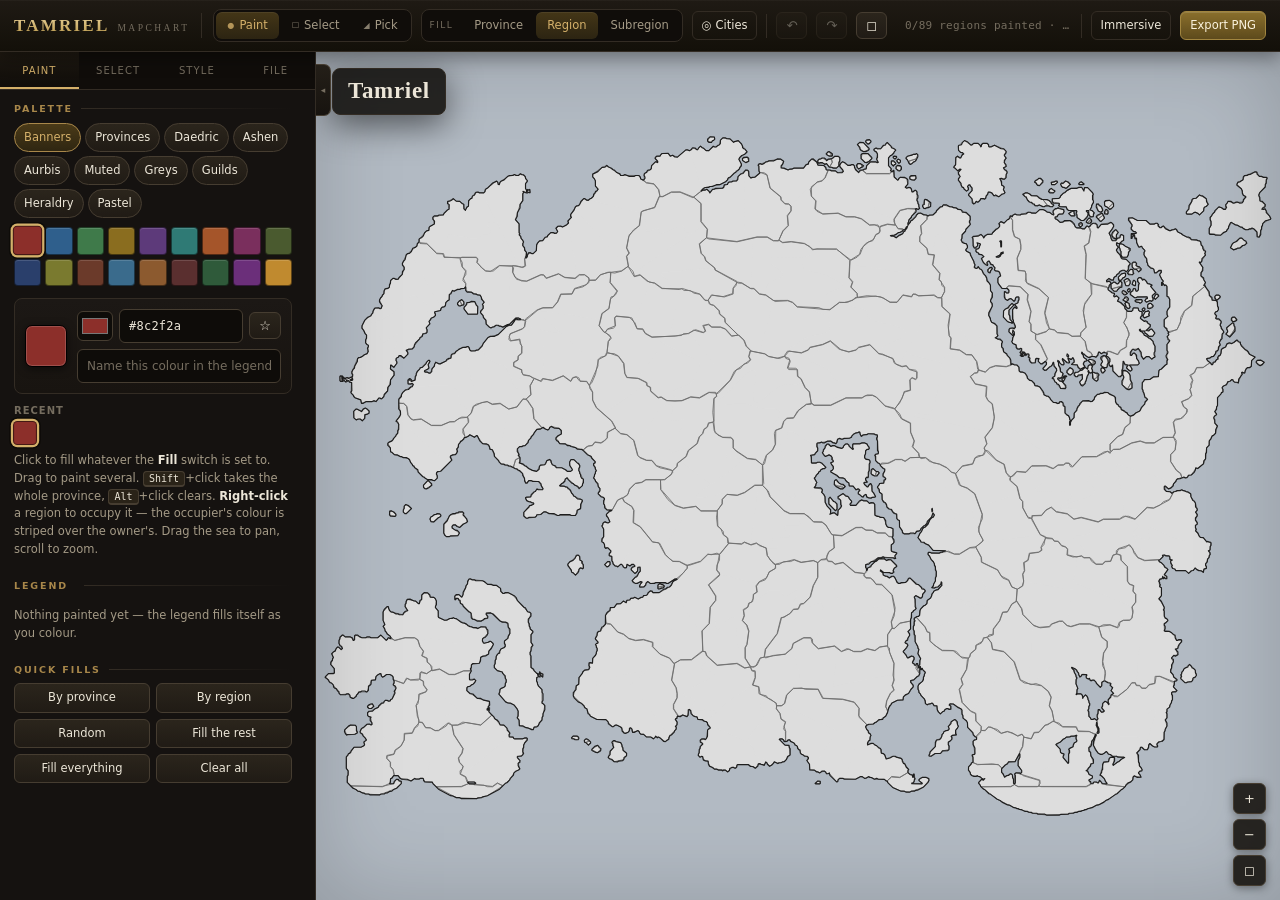
==== commit 0e507209: "Drop the simulator and timeline; deepen and restyle the colourer The tool tried to be two things at " ====
--- a/index.html
+++ b/index.html
@@ -3,8 +3,8 @@
 <head>
 <meta charset="utf-8">
 <meta name="viewport" content="width=device-width,initial-scale=1">
-<title>Tamriel MapChart — Elder Scrolls province &amp; region colourer</title>
-<meta name="description" content="Colour in the provinces and regions of Tamriel, build a legend, and simulate how borders change over the eras.">
+<title>Tamriel MapChart — colour the provinces, regions and subregions of Tamriel</title>
+<meta name="description" content="A deeper MapChart for Tamriel: colour in ten provinces, 89 traced map regions and 222 subregions, mark occupations, name your legend and export a print-ready map.">
 <link rel="icon" href="data:image/svg+xml,<svg xmlns='http://www.w3.org/2000/svg' viewBox='0 0 32 32'><rect width='32' height='32' rx='6' fill='%23171410'/><path d='M16 5l3.6 7.2 8 1.2-5.8 5.6 1.4 7.9L16 23.2l-7.2 3.7 1.4-7.9-5.8-5.6 8-1.2z' fill='%23c8a558'/></svg>">
 <link rel="stylesheet" href="css/app.css">
 </head>
@@ -14,26 +14,32 @@
   <!-- ==================== top bar ==================== -->
   <header id="topbar">
     <div id="brand"><b>TAMRIEL</b><span>MapChart</span></div>
-    <div class="tb-sep"></div>
-    <button class="btn sm" id="m-paint"  title="Paint regions (B)">Paint</button>
-    <button class="btn sm" id="m-select" title="Select regions (V)">Select</button>
-    <button class="btn sm" id="m-pick"   title="Pick a colour from the map (I)">Pick</button>
-    <div class="tb-sep"></div>
-    <span style="font-size:10px;letter-spacing:.12em;text-transform:uppercase;color:var(--ink-dim)">Fill</span>
-    <button class="btn sm" id="lv-province"  title="A click fills a whole province">Province</button>
-    <button class="btn sm" id="lv-region"    title="A click fills one region of the original map">Region</button>
-    <button class="btn sm" id="lv-subregion" title="A click fills a subregion">Subregion</button>
-    <div class="tb-sep"></div>
-    <button class="btn sm" id="lv-city" title="Show and colour the circular city districts (C) — rides along with any level">City</button>
+
+    <div class="seg" id="seg-mode" role="group" aria-label="Tool">
+      <button id="m-paint"  title="Paint regions (B)"><i class="gi">&#9679;</i>Paint</button>
+      <button id="m-select" title="Select regions (V)"><i class="gi">&#9744;</i>Select</button>
+      <button id="m-pick"   title="Pick a colour from the map (I)"><i class="gi">&#9698;</i>Pick</button>
+    </div>
+
+    <div class="seg lbl" id="seg-level" role="group" aria-label="Fill level">
+      <span class="cap">Fill</span>
+      <button id="lv-province"  title="A click fills a whole province">Province</button>
+      <button id="lv-region"    title="A click fills one of the 89 traced map regions">Region</button>
+      <button id="lv-subregion" title="A click fills a single subregion">Subregion</button>
+    </div>
+
+    <button class="btn sm ghost" id="lv-city" title="Show and colour the circular city districts (C) — rides along with any level">&#9678; Cities</button>
+
     <div class="tb-sep"></div>
     <button class="btn ico" id="b-undo" title="Undo (Ctrl+Z)">&#8630;</button>
     <button class="btn ico" id="b-redo" title="Redo (Ctrl+Shift+Z)">&#8631;</button>
-    <button class="btn sm" id="b-fit" title="Fit the whole map (0)">Fit</button>
+    <button class="btn ico" id="b-fit"  title="Fit the whole map (0)">&#9723;</button>
+
     <div class="tb-grow"></div>
     <div id="status"></div>
     <div class="tb-sep"></div>
-    <button class="btn sm" id="b-immersive" title="Immersive view — just the map (F)">Immersive</button>
-    <button class="btn sm pri" id="b-png" title="Export a PNG image">PNG</button>
+    <button class="btn sm ghost" id="b-immersive" title="Immersive view — just the map (F)">Immersive</button>
+    <button class="btn sm pri" id="b-png" title="Export a PNG image">Export PNG</button>
   </header>
 
   <!-- ==================== sidebar ==================== -->
@@ -43,44 +49,56 @@
       <button data-p="paint">Paint</button>
       <button data-p="select">Select</button>
       <button data-p="style">Style</button>
-      <button data-p="time">Time</button>
-      <button data-p="sim">Sim</button>
       <button data-p="file">File</button>
     </nav>
     <div id="panels">
 
       <!-- ---------- paint ---------- -->
       <section class="panel" data-p="paint">
-        <h4>Choose a colour</h4>
+        <h4>Palette</h4>
+        <div class="palset" id="palset"></div>
         <div id="swatches"></div>
-        <div class="palset" id="palset"></div>
+
         <div id="curcolor">
           <div id="curchip"></div>
           <div class="grow">
             <div class="row">
               <input type="color" id="pk-color" value="#8c2f2a" title="Pick any colour">
-              <input type="text" id="pk-hex" class="grow" value="#8c2f2a" spellcheck="false">
+              <input type="text" id="pk-hex" class="grow mono" value="#8c2f2a" spellcheck="false">
+              <button class="btn ico" id="pk-save" title="Save this colour to My colours">&#9734;</button>
             </div>
             <div class="row" style="margin-top:6px">
               <input type="text" id="pk-label" class="grow" placeholder="Name this colour in the legend">
             </div>
           </div>
         </div>
-        <p class="hint">Click to fill whatever the <b>Fill</b> switch is set to — a whole
-          province, one of the original map's 89 regions, or a single subdivision. Drag to
-          paint several. <kbd>Shift</kbd>+click always takes the whole province,
-          <kbd>Alt</kbd>+click clears. <b>Right-click</b> a region for occupation — the
-          occupier's colour is striped over the owner's. Drag the sea to pan, scroll to
-          zoom.</p>
-
-        <h4>Legend <span id="lg-count" style="color:var(--ink-dim)"></span></h4>
+
+        <div id="recent-wrap" hidden>
+          <h5>Recent</h5>
+          <div class="strip" id="recent"></div>
+        </div>
+        <div id="mine-wrap" hidden>
+          <h5>My colours <span class="sub">right-click to forget</span></h5>
+          <div class="strip" id="mine"></div>
+        </div>
+
+        <p class="hint">Click to fill whatever the <b>Fill</b> switch is set to.
+          Drag to paint several. <kbd>Shift</kbd>+click takes the whole province,
+          <kbd>Alt</kbd>+click clears. <b>Right-click</b> a region to occupy it — the
+          occupier's colour is striped over the owner's. Drag the sea to pan, scroll to zoom.</p>
+
+        <h4>Legend <span id="lg-count" class="tally"></span></h4>
         <div id="legend-list"></div>
         <p class="hint" id="lg-empty">Nothing painted yet — the legend fills itself as you colour.</p>
 
         <h4>Quick fills</h4>
         <div class="row">
-          <button class="btn sm grow" id="q-prov">Colour by province</button>
+          <button class="btn sm grow" id="q-prov">By province</button>
+          <button class="btn sm grow" id="q-region">By region</button>
+        </div>
+        <div class="row">
           <button class="btn sm grow" id="q-rand">Random</button>
+          <button class="btn sm grow" id="q-rest">Fill the rest</button>
         </div>
         <div class="row">
           <button class="btn sm grow" id="q-all">Fill everything</button>
@@ -90,11 +108,11 @@
 
       <!-- ---------- select ---------- -->
       <section class="panel" data-p="select">
-        <h4>Find a region</h4>
+        <h4>Find a place</h4>
         <input type="text" id="find" placeholder="Search regions, provinces or cities…" spellcheck="false">
         <div id="find-out" style="margin-top:6px"></div>
 
-        <h4>Selection <span id="sel-count" style="color:var(--ink-dim)"></span></h4>
+        <h4>Selection <span id="sel-count" class="tally"></span></h4>
         <div class="row">
           <button class="btn sm grow pri" id="sel-fill">Fill with active colour</button>
           <button class="btn sm" id="sel-erase" title="Clear the colour of the selected regions">Erase</button>
@@ -105,7 +123,12 @@
           <button class="btn sm grow" id="sel-none">None</button>
         </div>
         <p class="hint">In <b>Select</b> mode, click to add or remove whatever the
-          <b>Fill</b> switch covers. Double-click any region to grab its whole province.</p>
+          <b>Fill</b> switch covers. Double-click any row below to fly to it.</p>
+
+        <h4>Inspector</h4>
+        <div id="inspect" class="card">
+          <p class="hint" style="margin:0">Hover the map to inspect a region.</p>
+        </div>
 
         <h4>Provinces, regions &amp; subdivisions</h4>
         <div id="tree"></div>
@@ -115,6 +138,8 @@
       <section class="panel" data-p="style">
         <h4>Map style</h4>
         <div class="fld"><span>Theme</span><select id="s-theme"></select></div>
+
+        <h4>Names</h4>
         <div class="fld"><span>Region labels</span>
           <select id="s-labelmode">
             <option value="none">No names (as the reference map)</option>
@@ -128,7 +153,7 @@
             <option value="city">City names (MapChart style)</option>
           </select>
         </div>
-        <div class="fld"><span>Label size <i id="s-labelsize-v" style="font-style:normal;color:var(--gold)"></i></span>
+        <div class="fld"><span>Label size <i id="s-labelsize-v" class="val"></i></span>
           <input type="range" id="s-labelsize" min="2.5" max="12" step="0.2"></div>
 
         <h4>Layers</h4>
@@ -142,22 +167,25 @@
         <label class="ck"><input type="checkbox" id="s-citydistricts"> City districts (circular)</label>
         <label class="ck" id="row-rivers"><input type="checkbox" id="s-rivers"> Rivers</label>
         <label class="ck" id="row-lakes"><input type="checkbox" id="s-lakes"> Lakes &amp; inland seas</label>
-        <div class="fld"><span>City marker size <i id="s-cs-v" style="font-style:normal;color:var(--gold)"></i></span>
+
+        <h4>Line weights</h4>
+        <div class="fld"><span>Subregion border <i id="s-bw-v" class="val"></i></span>
+          <input type="range" id="s-bw" min="0" max="2" step="0.05"></div>
+        <div class="fld"><span>Map region border <i id="s-bbw-v" class="val"></i></span>
+          <input type="range" id="s-bbw" min="0" max="3" step="0.05"></div>
+        <div class="fld"><span>Province border <i id="s-pbw-v" class="val"></i></span>
+          <input type="range" id="s-pbw" min="0" max="5" step="0.1"></div>
+        <div class="fld"><span>City marker size <i id="s-cs-v" class="val"></i></span>
           <input type="range" id="s-cs" min="0.5" max="3" step="0.1"></div>
-        <div class="fld"><span>Occupation stripe width <i id="s-stripe-v" style="font-style:normal;color:var(--gold)"></i></span>
+        <div class="fld"><span>Occupation stripe width <i id="s-stripe-v" class="val"></i></span>
           <input type="range" id="s-stripe" min="0.8" max="6" step="0.2"></div>
-        <div class="fld" style="margin-top:10px"><span>Subregion border <i id="s-bw-v" style="font-style:normal;color:var(--gold)"></i></span>
-          <input type="range" id="s-bw" min="0" max="2" step="0.05"></div>
-        <div class="fld"><span>Map region border <i id="s-bbw-v" style="font-style:normal;color:var(--gold)"></i></span>
-          <input type="range" id="s-bbw" min="0" max="3" step="0.05"></div>
-        <div class="fld"><span>Province border <i id="s-pbw-v" style="font-style:normal;color:var(--gold)"></i></span>
-          <input type="range" id="s-pbw" min="0" max="5" step="0.1"></div>
-
-        <h4>Titles &amp; legend</h4>
+
+        <h4>Title &amp; legend</h4>
         <div class="fld"><span>Title</span><input type="text" id="s-title"></div>
         <div class="fld"><span>Subtitle</span><input type="text" id="s-subtitle"></div>
         <div class="fld"><span>Legend heading</span><input type="text" id="s-legendtitle"></div>
         <label class="ck"><input type="checkbox" id="s-showlegend"> Show the legend on the map</label>
+        <label class="ck"><input type="checkbox" id="s-legendcounts"> Show how many regions each colour holds</label>
         <div class="fld" style="margin-top:8px"><span>Legend position</span>
           <select id="s-legendpos">
             <option value="tr">Top right</option>
@@ -167,90 +195,12 @@
             <option value="custom">Where I dragged it</option>
           </select>
         </div>
+        <div class="fld"><span>Legend columns <i id="s-legendcols-v" class="val"></i></span>
+          <input type="range" id="s-legendcols" min="1" max="4" step="1"></div>
         <p class="hint">You can also just drag the legend around the map.</p>
-      </section>
-
-      <!-- ---------- time ---------- -->
-      <section class="panel" data-p="time">
-        <h4>Built-in histories</h4>
-        <div class="fld"><select id="tl-scenario"></select></div>
-        <div class="row">
-          <button class="btn sm pri grow" id="tl-load">Load history</button>
-          <button class="btn sm" id="tl-append" title="Add these frames after the current ones">Append</button>
-        </div>
-        <p class="hint" id="tl-scnote"></p>
-
-        <h4>Keyframes <span id="kf-count" style="color:var(--ink-dim)"></span></h4>
-        <div id="tl-bar">
-          <button class="btn ico" id="tl-play" title="Play / pause (Space)">&#9654;</button>
-          <input type="range" id="tl-scrub" min="0" max="0" step="0.01" value="0">
-          <span class="lbl" id="tl-pos" style="font:11px var(--mono);color:var(--gold)"></span>
-        </div>
-        <div id="kf-list"></div>
-        <div class="row">
-          <button class="btn sm grow pri" id="kf-add">Capture frame</button>
-          <button class="btn sm grow" id="kf-update">Update</button>
-        </div>
-        <p class="hint">“Capture frame” stores the current colouring and legend as a moment in
-          history. Press play to watch the borders move.</p>
-
-        <h4>Frame details</h4>
-        <div class="fld"><span>Date</span><input type="text" id="kf-date" placeholder="2E 582"></div>
-        <div class="fld"><span>Title</span><input type="text" id="kf-title" placeholder="The Three Banners War"></div>
-        <div class="fld"><span>Note</span><textarea id="kf-note" rows="2"></textarea></div>
-
-        <h4>Playback</h4>
-        <div class="fld"><span>Seconds per frame <i id="tl-spf-v" style="font-style:normal;color:var(--gold)"></i></span>
-          <input type="range" id="tl-spf" min="0.3" max="6" step="0.1"></div>
-        <label class="ck"><input type="checkbox" id="tl-crossfade"> Cross-fade between frames</label>
-        <label class="ck"><input type="checkbox" id="tl-loop"> Loop</label>
-        <div class="row" style="margin-top:8px">
-          <button class="btn sm grow" id="tl-frames">Export every frame as PNG</button>
-        </div>
-      </section>
-
-      <!-- ---------- sim ---------- -->
-      <section class="panel" data-p="sim">
-        <h4>History simulator</h4>
-        <p class="hint">Factions expand turn by turn across the region adjacency graph —
-          199 subregions and their sea crossings. Every turn becomes a keyframe you can play back.</p>
-        <div class="fld"><span>Starting powers</span><select id="sm-preset"></select></div>
-        <div class="row">
-          <button class="btn sm grow" id="sm-loadpreset">Use these</button>
-          <button class="btn sm grow" id="sm-frompaint" title="One faction per legend colour">From my painting</button>
-        </div>
-
-        <h4>Factions <span id="sm-count" style="color:var(--ink-dim)"></span></h4>
-        <div id="sm-factions"></div>
-        <div class="row">
-          <button class="btn sm grow" id="sm-addfac">Add faction</button>
-          <button class="btn sm" id="sm-clearfac">Clear</button>
-        </div>
-
-        <h4>Rules</h4>
-        <div class="fld"><span>History seed</span><input type="text" id="sm-seed" value="tamriel"></div>
-        <div class="row">
-          <div class="fld grow"><span>Turns</span><input type="number" id="sm-steps" min="1" max="80" value="14"></div>
-          <div class="fld grow"><span>Attempts / turn</span><input type="number" id="sm-attempts" min="1" max="12" value="3"></div>
-        </div>
-        <div class="fld"><span>Expansion into empty land <i id="sm-exp-v" style="font-style:normal;color:var(--gold)"></i></span>
-          <input type="range" id="sm-exp" min="0.05" max="1" step="0.05" value="0.55"></div>
-        <div class="fld"><span>Aggression against rivals <i id="sm-agg-v" style="font-style:normal;color:var(--gold)"></i></span>
-          <input type="range" id="sm-agg" min="0" max="1" step="0.02" value="0.28"></div>
-        <div class="fld"><span>Sea-crossing difficulty <i id="sm-sea-v" style="font-style:normal;color:var(--gold)"></i></span>
-          <input type="range" id="sm-sea" min="0" max="1" step="0.02" value="0.22"></div>
-        <div class="fld"><span>Chance of revolt <i id="sm-rev-v" style="font-style:normal;color:var(--gold)"></i></span>
-          <input type="range" id="sm-rev" min="0" max="0.25" step="0.01" value="0.03"></div>
-        <div class="row">
-          <div class="fld grow"><span>Era</span>
-            <select id="sm-era"><option>1E</option><option selected>2E</option><option>3E</option><option>4E</option></select></div>
-          <div class="fld grow"><span>Start year</span><input type="number" id="sm-year" value="580"></div>
-          <div class="fld grow"><span>Years / turn</span><input type="number" id="sm-ypt" value="4" min="1"></div>
-        </div>
-        <div class="row">
-          <button class="btn pri grow" id="sm-run">Run simulation</button>
-          <button class="btn" id="sm-runplay">Run &amp; play</button>
-        </div>
+
+        <h4>Reset</h4>
+        <button class="btn sm" id="s-reset">Restore the default style</button>
       </section>
 
       <!-- ---------- file ---------- -->
@@ -279,7 +229,7 @@
             <option value="screen">Just what I can see</option>
           </select>
         </div>
-        <div class="fld"><span>PNG scale <i id="e-scale-v" style="font-style:normal;color:var(--gold)"></i></span>
+        <div class="fld"><span>PNG scale <i id="e-scale-v" class="val"></i></span>
           <input type="range" id="e-scale" min="1" max="6" step="0.5" value="2"></div>
 
         <h4>Import</h4>
@@ -294,15 +244,19 @@
         <h4>Keyboard</h4>
         <p class="hint">
           <kbd>B</kbd> paint · <kbd>V</kbd> select · <kbd>I</kbd> pick colour ·
-          <kbd>P</kbd> cycle fill level · <kbd>C</kbd> city mode · <kbd>Tab</kbd> hide panel · <kbd>F</kbd> immersive · <kbd>Space</kbd> play/pause ·
-          <kbd>Ctrl</kbd>+<kbd>Z</kbd> undo · <kbd>Ctrl</kbd>+<kbd>Shift</kbd>+<kbd>Z</kbd> redo ·
-          <kbd>0</kbd> fit · <kbd>+</kbd>/<kbd>-</kbd> zoom · <kbd>K</kbd> capture frame ·
-          <kbd>1</kbd>…<kbd>9</kbd> pick palette colour
+          <kbd>P</kbd> cycle fill level · <kbd>C</kbd> cities · <kbd>Tab</kbd> hide panel ·
+          <kbd>F</kbd> immersive · <kbd>Ctrl</kbd>+<kbd>Z</kbd> undo ·
+          <kbd>Ctrl</kbd>+<kbd>Shift</kbd>+<kbd>Z</kbd> redo · <kbd>Ctrl</kbd>+<kbd>S</kbd> save ·
+          <kbd>0</kbd> fit · <kbd>+</kbd>/<kbd>-</kbd> zoom ·
+          <kbd>1</kbd>…<kbd>9</kbd> pick a palette colour
         </p>
+
         <h4>About</h4>
-        <p class="hint">The coastline and every map-region border are traced pixel by pixel
-          from the reference Tamriel map, so the outline matches 1:1. Each of those regions is
-          then split further, giving 199 subdivisions across the nine provinces.</p>
+        <p class="hint">The coastline and every map-region border are traced pixel by pixel from
+          the reference Tamriel map, so the outline matches it 1:1. Those
+          <b>89 regions</b> are then carved into <b>222 subregions</b> across the
+          <b>ten provinces</b>, with <b>69 city districts</b> on top — three tiers deeper than
+          the original.</p>
       </section>
     </div>
   </aside>
@@ -311,10 +265,9 @@
   <main id="stage">
     <div id="svgwrap"></div>
     <div id="tip"></div>
-    <div id="era">
-      <div class="t" id="era-t"></div>
-      <div class="d" id="era-d"></div>
-      <div class="n" id="era-n"></div>
+    <div id="titlecard">
+      <div class="t" id="tc-t"></div>
+      <div class="s" id="tc-s"></div>
     </div>
     <div id="maplegend"></div>
     <div id="zoomctl">
@@ -324,12 +277,6 @@
     </div>
     <button id="exit-immersive" title="Leave immersive view (F or Esc)">&times;</button>
     <div id="ctxmenu"></div>
-    <div id="playbar">
-      <button class="btn ico" id="pb-play">&#9654;</button>
-      <input type="range" id="pb-scrub" min="0" max="0" step="0.01" value="0">
-      <span class="lbl" id="pb-lbl"></span>
-      <button class="btn ico" id="pb-close" title="Leave playback">&times;</button>
-    </div>
   </main>
 </div>
 <div id="toast"></div>
@@ -337,8 +284,6 @@
 <script src="data/tamriel-map.js"></script>
 <script src="js/state.js"></script>
 <script src="js/mapview.js"></script>
-<script src="js/timeline.js"></script>
-<script src="js/sim.js"></script>
 <script src="js/exporter.js"></script>
 <script src="js/ui.js"></script>
 </body>
--- a/css/app.css
+++ b/css/app.css
@@ -2,255 +2,302 @@
    Tamriel MapChart -- Elder Scrolls provincial map colourer
    ============================================================ */
 :root{
-  --ink:#e8e2d4; --ink-dim:#a9a08c; --ink-faint:#7b7364;
-  --panel:#171410; --panel-2:#1f1b15; --panel-3:#2a241b;
-  --line:#3b3327; --line-2:#4d4232;
-  --gold:#c8a558; --gold-dim:#8d7539; --ember:#b4563a;
-  --ok:#6f9a5e;
-  --shadow:0 8px 26px rgba(0,0,0,.55);
+  --ink:#ece6d8; --ink-dim:#a49a86; --ink-faint:#756d5f;
+  --bg:#0a0908;
+  --panel:#151210; --panel-2:#1c1815; --panel-3:#26211a;
+  --line:#332c24; --line-2:#463d31;
+  --gold:#d4b06a; --gold-2:#a8874a; --gold-dim:#7e6836;
+  --ember:#c05c3d; --ok:#7ba463;
+  --shadow:0 10px 34px rgba(0,0,0,.55);
+  --shadow-sm:0 2px 8px rgba(0,0,0,.4);
   --mono:ui-monospace,"SF Mono",Menlo,Consolas,monospace;
   --serif:"Palatino Linotype",Palatino,"Book Antiqua",Georgia,serif;
   --sans:"Segoe UI",Inter,system-ui,-apple-system,sans-serif;
+  --r:6px;
 }
 *{box-sizing:border-box}
 html,body{height:100%;margin:0}
 body{
-  background:#0d0b09; color:var(--ink); font:13px/1.45 var(--sans);
-  overflow:hidden; -webkit-font-smoothing:antialiased;
+  background:var(--bg); color:var(--ink); font:13px/1.5 var(--sans);
+  overflow:hidden; -webkit-font-smoothing:antialiased; text-rendering:optimizeLegibility;
 }
 button,input,select,textarea{font:inherit;color:inherit}
-::-webkit-scrollbar{width:10px;height:10px}
-::-webkit-scrollbar-track{background:#100e0b}
-::-webkit-scrollbar-thumb{background:#3a3227;border-radius:6px}
-::-webkit-scrollbar-thumb:hover{background:#4d4232}
+::-webkit-scrollbar{width:9px;height:9px}
+::-webkit-scrollbar-track{background:transparent}
+::-webkit-scrollbar-thumb{background:#3a3227;border-radius:6px;border:2px solid var(--panel)}
+::-webkit-scrollbar-thumb:hover{background:#544733}
 
 /* ---------- shell ---------- */
-#app{display:grid;grid-template-columns:300px 1fr;grid-template-rows:46px 1fr;height:100%;
-  transition:grid-template-columns .18s ease}
+#app{display:grid;grid-template-columns:316px 1fr;grid-template-rows:52px 1fr;height:100%;
+  transition:grid-template-columns .2s cubic-bezier(.4,0,.2,1)}
 #app.collapsed{grid-template-columns:0 1fr}
 #app.collapsed #side{opacity:0;pointer-events:none}
-#side-toggle{position:fixed;left:300px;top:56px;z-index:40;width:16px;height:44px;
-  border:1px solid var(--line-2);border-left:0;border-radius:0 5px 5px 0;
-  background:linear-gradient(#241f18,#1a1610);color:var(--ink-dim);cursor:pointer;
-  font-size:10px;line-height:1;padding:0;transition:left .18s ease}
+#side-toggle{position:fixed;left:316px;top:64px;z-index:40;width:15px;height:52px;
+  border:1px solid var(--line-2);border-left:0;border-radius:0 7px 7px 0;
+  background:linear-gradient(180deg,#241f18,#17130f);color:var(--ink-faint);cursor:pointer;
+  font-size:9px;line-height:1;padding:0;transition:left .2s cubic-bezier(.4,0,.2,1),color .15s}
 #side-toggle:hover{color:var(--gold);border-color:var(--gold-dim)}
 #app.collapsed #side-toggle{left:0}
-#topbar{grid-row:1;grid-column:1/3;display:flex;align-items:center;gap:10px;padding:0 12px;
-  background:linear-gradient(#1d1913,#141109);border-bottom:1px solid var(--line);z-index:30}
-#brand{display:flex;align-items:baseline;gap:9px;font-family:var(--serif)}
-#brand b{font-size:16px;letter-spacing:.11em;color:var(--gold);font-weight:600}
-#brand span{font-size:10.5px;letter-spacing:.22em;text-transform:uppercase;color:var(--ink-dim)}
-.tb-sep{width:1px;height:22px;background:var(--line);margin:0 2px}
+
+/* ---------- top bar ---------- */
+#topbar{grid-row:1;grid-column:1/3;display:flex;align-items:center;gap:9px;padding:0 14px;
+  background:linear-gradient(180deg,#1f1a14,#131009);
+  border-bottom:1px solid var(--line);z-index:30;
+  box-shadow:0 1px 0 rgba(255,255,255,.03) inset, 0 6px 18px rgba(0,0,0,.35)}
+#brand{display:flex;align-items:baseline;gap:8px;font-family:var(--serif);
+  padding-right:12px;margin-right:2px;border-right:1px solid var(--line)}
+#brand b{font-size:17px;letter-spacing:.13em;font-weight:600;
+  background:linear-gradient(180deg,#efd9a4,#b3903f);-webkit-background-clip:text;
+  background-clip:text;color:transparent}
+#brand span{font-size:9.5px;letter-spacing:.26em;text-transform:uppercase;color:var(--ink-faint)}
+.tb-sep{width:1px;height:24px;background:var(--line)}
 .tb-grow{flex:1}
-#status{font:11px/1 var(--mono);color:var(--ink-dim);white-space:nowrap;
-  max-width:34vw;overflow:hidden;text-overflow:ellipsis}
+#status{font:11px/1 var(--mono);color:var(--ink-faint);white-space:nowrap;
+  max-width:32vw;overflow:hidden;text-overflow:ellipsis;letter-spacing:.02em}
+
+/* segmented controls in the bar */
+.seg{display:flex;align-items:center;background:#100d0a;border:1px solid var(--line);
+  border-radius:8px;padding:2px;gap:2px}
+.seg .cap{font-size:9px;letter-spacing:.16em;text-transform:uppercase;color:var(--ink-faint);
+  padding:0 8px 0 6px}
+.seg button{background:none;border:0;border-radius:6px;padding:5px 11px;cursor:pointer;
+  font-size:11.5px;color:var(--ink-dim);white-space:nowrap;display:flex;align-items:center;gap:5px;
+  transition:background .13s,color .13s}
+.seg button:hover{color:var(--ink);background:#221d16}
+.seg button.on{background:linear-gradient(180deg,#443617,#2c2412);color:var(--gold);
+  box-shadow:0 1px 0 rgba(255,255,255,.06) inset}
+.seg .gi{font-size:8px;opacity:.8;font-style:normal}
 
 /* ---------- sidebar ---------- */
 #side{grid-row:2;grid-column:1;background:var(--panel);border-right:1px solid var(--line);
   display:flex;flex-direction:column;min-height:0;z-index:20}
-#tabs{display:grid;grid-template-columns:repeat(6,1fr);border-bottom:1px solid var(--line);
-  background:#100e0b;flex:0 0 auto}
-#tabs button{background:none;border:0;border-bottom:2px solid transparent;padding:9px 2px 8px;
-  cursor:pointer;color:var(--ink-dim);font-size:10px;letter-spacing:.06em;text-transform:uppercase}
-#tabs button:hover{color:var(--ink);background:#191510}
-#tabs button.on{color:var(--gold);border-bottom-color:var(--gold);background:#1b1710}
-#panels{flex:1;overflow-y:auto;overflow-x:hidden;min-height:0}
-.panel{display:none;padding:12px}
-.panel.on{display:block}
-
-h4{margin:0 0 8px;font:600 10.5px/1 var(--sans);letter-spacing:.15em;
-  text-transform:uppercase;color:var(--gold-dim)}
-h4:not(:first-child){margin-top:18px}
-.hint{font-size:11px;color:var(--ink-dim);margin:6px 0 10px}
-.hint kbd{font:10px var(--mono);background:#2b2419;border:1px solid var(--line-2);
-  border-radius:3px;padding:1px 4px;color:var(--ink)}
+#tabs{display:grid;grid-template-columns:repeat(4,1fr);border-bottom:1px solid var(--line);
+  background:#100d0a;flex:0 0 auto}
+#tabs button{background:none;border:0;border-bottom:2px solid transparent;padding:11px 2px 9px;
+  cursor:pointer;color:var(--ink-faint);font-size:10px;letter-spacing:.11em;
+  text-transform:uppercase;transition:color .13s,background .13s}
+#tabs button:hover{color:var(--ink)}
+#tabs button.on{color:var(--gold);border-bottom-color:var(--gold);
+  background:linear-gradient(180deg,rgba(212,176,106,.07),transparent)}
+#panels{flex:1;overflow-y:auto;overflow-x:hidden;min-height:0;scrollbar-gutter:stable}
+.panel{display:none;padding:14px 14px 28px}
+.panel.on{display:block;animation:fade .18s ease}
+@keyframes fade{from{opacity:0;transform:translateY(3px)}to{opacity:1;transform:none}}
+
+h4{margin:0 0 9px;font:600 9.5px/1 var(--sans);letter-spacing:.2em;
+  text-transform:uppercase;color:var(--gold-2);display:flex;align-items:center;gap:8px}
+h4::after{content:"";flex:1;height:1px;background:linear-gradient(90deg,var(--line),transparent)}
+h4:not(:first-child){margin-top:22px}
+h5{margin:12px 0 6px;font:600 10px/1 var(--sans);letter-spacing:.1em;
+  text-transform:uppercase;color:var(--ink-faint)}
+h5 .sub{text-transform:none;letter-spacing:0;font-weight:400;opacity:.7;font-size:10px}
+.tally{font:10px var(--mono);color:var(--ink-faint);text-transform:none;letter-spacing:0}
+.hint{font-size:11.5px;color:var(--ink-dim);margin:8px 0 10px;line-height:1.55}
+.hint b{color:var(--ink);font-weight:600}
+.hint kbd{font:10px var(--mono);background:#2a2318;border:1px solid var(--line-2);
+  border-bottom-width:2px;border-radius:4px;padding:1px 5px;color:var(--ink)}
 .row{display:flex;gap:6px;align-items:center}
 .row+.row{margin-top:6px}
 .grow{flex:1;min-width:0}
+.mono{font-family:var(--mono);letter-spacing:.02em}
+.val{font-style:normal;color:var(--gold);font-family:var(--mono);font-size:10px}
+.card{background:var(--panel-2);border:1px solid var(--line);border-radius:var(--r);padding:10px}
 
 /* ---------- controls ---------- */
-.btn{background:linear-gradient(#2a241b,#211c15);border:1px solid var(--line-2);
-  border-radius:4px;padding:6px 10px;cursor:pointer;font-size:12px;white-space:nowrap;
-  transition:background .12s,border-color .12s}
-.btn:hover{background:linear-gradient(#332c21,#272119);border-color:var(--gold-dim)}
+.btn{background:linear-gradient(180deg,#2b251c,#201b15);border:1px solid var(--line-2);
+  border-radius:var(--r);padding:7px 11px;cursor:pointer;font-size:12px;white-space:nowrap;
+  transition:background .13s,border-color .13s,color .13s}
+.btn:hover{background:linear-gradient(180deg,#372f23,#282118);border-color:var(--gold-dim)}
 .btn:active{transform:translateY(1px)}
-.btn.sm{padding:4px 7px;font-size:11px}
-.btn.pri{background:linear-gradient(#6a5624,#4e3f1a);border-color:var(--gold-dim);color:#f3ead4}
-.btn.pri:hover{background:linear-gradient(#7d661f,#5b4a1c)}
-.btn.danger:hover{border-color:var(--ember);color:#f0c3b6}
-.btn.on{background:linear-gradient(#4a3d1e,#332a14);border-color:var(--gold);color:var(--gold)}
-.btn[disabled]{opacity:.42;cursor:default;transform:none}
-.btn.ico{padding:5px 8px;font-size:13px;line-height:1}
+.btn.sm{padding:5px 9px;font-size:11.5px}
+.btn.ghost{background:transparent;border-color:var(--line)}
+.btn.ghost:hover{background:#221d16;border-color:var(--gold-dim)}
+.btn.pri{background:linear-gradient(180deg,#8a6f2c,#5d4a1c);border-color:#a1853f;color:#fbf3de;
+  box-shadow:0 1px 0 rgba(255,255,255,.12) inset}
+.btn.pri:hover{background:linear-gradient(180deg,#9d7f30,#6b551f)}
+.btn.danger:hover{border-color:var(--ember);color:#f3c9bb;background:#2a1a14}
+.btn.on{background:linear-gradient(180deg,#4a3a18,#2f2611);border-color:var(--gold-2);color:var(--gold)}
+.btn[disabled]{opacity:.35;cursor:default;transform:none;pointer-events:none}
+.btn.ico{padding:6px 9px;font-size:13px;line-height:1;display:grid;place-items:center}
 input[type=text],input[type=number],select,textarea{
-  background:#0f0d0a;border:1px solid var(--line-2);border-radius:4px;
-  padding:6px 8px;width:100%;font-size:12px}
-input:focus,select:focus,textarea:focus{outline:0;border-color:var(--gold-dim);background:#131009}
-input[type=color]{width:34px;height:28px;padding:2px;background:#0f0d0a;
-  border:1px solid var(--line-2);border-radius:4px;cursor:pointer}
-input[type=range]{width:100%;accent-color:var(--gold)}
-label.ck{display:flex;align-items:center;gap:7px;padding:3px 0;cursor:pointer;font-size:12px}
-label.ck input{accent-color:var(--gold);width:14px;height:14px}
-.fld{margin-bottom:8px}
-.fld>span{display:block;font-size:10.5px;letter-spacing:.08em;text-transform:uppercase;
-  color:var(--ink-dim);margin-bottom:4px}
+  background:#0e0c09;border:1px solid var(--line-2);border-radius:var(--r);
+  padding:7px 9px;width:100%;font-size:12px;transition:border-color .13s,background .13s}
+input::placeholder{color:var(--ink-faint)}
+input:focus,select:focus,textarea:focus{outline:0;border-color:var(--gold-2);background:#12100b;
+  box-shadow:0 0 0 3px rgba(212,176,106,.1)}
+input[type=color]{width:36px;height:30px;padding:2px;background:#0e0c09;
+  border:1px solid var(--line-2);border-radius:var(--r);cursor:pointer}
+input[type=range]{width:100%;accent-color:var(--gold);height:18px}
+label.ck{display:flex;align-items:center;gap:8px;padding:4px 0;cursor:pointer;font-size:12px;
+  color:var(--ink-dim);transition:color .12s}
+label.ck:hover{color:var(--ink)}
+label.ck input{accent-color:var(--gold);width:14px;height:14px;flex:0 0 auto}
+.fld{margin-bottom:9px}
+.fld>span{display:flex;justify-content:space-between;align-items:baseline;gap:8px;
+  font-size:9.5px;letter-spacing:.13em;text-transform:uppercase;
+  color:var(--ink-faint);margin-bottom:5px}
 
 /* ---------- palette ---------- */
-#swatches{display:grid;grid-template-columns:repeat(9,1fr);gap:3px;margin-bottom:9px}
-.sw{aspect-ratio:1;border-radius:2px;border:1px solid rgba(0,0,0,.45);cursor:pointer;
-  position:relative;transition:transform .1s}
-.sw:hover{transform:scale(1.14);z-index:2}
-.sw.on{box-shadow:0 0 0 2px var(--gold),0 0 0 3px #000;transform:scale(1.08)}
-#curcolor{display:flex;align-items:center;gap:8px;margin:10px 0 4px;padding:8px;
-  background:var(--panel-2);border:1px solid var(--line);border-radius:5px}
-#curchip{width:38px;height:38px;border-radius:5px;border:1px solid #000;
-  box-shadow:inset 0 0 0 1px rgba(255,255,255,.14)}
-.palset{display:flex;gap:4px;flex-wrap:wrap;margin-bottom:8px}
-.palset button{font-size:10.5px;padding:3px 7px}
+.palset{display:flex;gap:4px;flex-wrap:wrap;margin-bottom:9px}
+.palset button{font-size:10.5px;padding:3.5px 8px;border-radius:20px}
+#swatches{display:grid;grid-template-columns:repeat(9,1fr);gap:4px;margin-bottom:2px}
+.sw{aspect-ratio:1;border-radius:4px;border:1px solid rgba(0,0,0,.5);cursor:pointer;
+  position:relative;transition:transform .11s,box-shadow .11s;
+  box-shadow:inset 0 1px 0 rgba(255,255,255,.14)}
+.sw:hover{transform:scale(1.16);z-index:2;box-shadow:0 3px 10px rgba(0,0,0,.5)}
+.sw.on{box-shadow:0 0 0 2px var(--gold),0 0 0 3.5px #0d0b08;transform:scale(1.09);z-index:3}
+.strip{display:flex;flex-wrap:wrap;gap:4px}
+.strip .sw{width:22px;aspect-ratio:1}
+#curcolor{display:flex;align-items:center;gap:10px;margin:12px 0 4px;padding:10px;
+  background:linear-gradient(180deg,var(--panel-2),#181410);
+  border:1px solid var(--line);border-radius:8px}
+#curchip{width:42px;height:42px;border-radius:7px;border:1px solid #000;flex:0 0 auto;
+  box-shadow:inset 0 0 0 1px rgba(255,255,255,.16),0 2px 8px rgba(0,0,0,.5)}
 
 /* ---------- legend editor ---------- */
 #legend-list{display:flex;flex-direction:column;gap:4px}
-.lg{display:flex;align-items:center;gap:7px;padding:5px 6px;border-radius:4px;
-  background:var(--panel-2);border:1px solid transparent;cursor:pointer}
-.lg:hover{border-color:var(--line-2)}
-.lg.on{border-color:var(--gold);background:#241f16}
-.lg .chip{width:17px;height:17px;border-radius:3px;border:1px solid #000;flex:0 0 auto}
+.lg{display:flex;align-items:center;gap:8px;padding:6px 7px;border-radius:var(--r);
+  background:var(--panel-2);border:1px solid transparent;cursor:pointer;transition:border-color .12s,background .12s}
+.lg:hover{border-color:var(--line-2);background:var(--panel-3)}
+.lg.on{border-color:var(--gold-2);background:#2a2317}
+.lg .chip{width:18px;height:18px;border-radius:4px;border:1px solid #000;flex:0 0 auto}
 .lg input.nm{background:none;border:0;padding:0;font-size:12px;flex:1;min-width:0}
-.lg input.nm:focus{background:#0f0d0a;border-radius:3px;padding:1px 4px}
-.lg .n{font:10px var(--mono);color:var(--ink-dim);flex:0 0 auto}
-.lg .x{opacity:.4;cursor:pointer;font-size:14px;line-height:1;padding:0 2px}
+.lg input.nm:focus{background:#0e0c09;border-radius:4px;padding:2px 5px;box-shadow:none}
+.lg .n{font:10px var(--mono);color:var(--ink-faint);flex:0 0 auto}
+.lg .mv{display:flex;flex-direction:column;gap:1px;flex:0 0 auto}
+.lg .mv span{font-size:7px;opacity:.4;cursor:pointer;line-height:1.1}
+.lg .mv span:hover{opacity:1;color:var(--gold)}
+.lg .x{opacity:.35;cursor:pointer;font-size:15px;line-height:1;padding:0 2px}
 .lg .x:hover{opacity:1;color:var(--ember)}
 
+/* ---------- inspector ---------- */
+#inspect .ih{display:flex;align-items:center;gap:8px;margin-bottom:6px}
+#inspect .ih i{width:13px;height:13px;border-radius:3px;border:1px solid rgba(0,0,0,.6);flex:0 0 auto}
+#inspect .ih b{font:600 13px/1.2 var(--serif);letter-spacing:.01em}
+#inspect dl{display:grid;grid-template-columns:auto 1fr;gap:3px 10px;margin:0;font-size:11.5px}
+#inspect dt{color:var(--ink-faint);font-size:9.5px;letter-spacing:.12em;text-transform:uppercase;
+  align-self:center}
+#inspect dd{margin:0;color:var(--ink);overflow:hidden;text-overflow:ellipsis}
+#inspect .nb{margin-top:8px;font-size:10.5px;color:var(--ink-dim);line-height:1.7}
+#inspect .nb em{font-style:normal;color:var(--ink);background:#2a2318;border-radius:3px;
+  padding:1px 5px;margin:0 3px 3px 0;display:inline-block}
+
 /* ---------- region / province tree ---------- */
-#tree{max-height:none}
-.prov{margin-bottom:3px;border-radius:4px;overflow:hidden;background:var(--panel-2)}
-.prov>.hd{display:flex;align-items:center;gap:6px;padding:6px 7px;cursor:pointer}
+.prov{margin-bottom:4px;border-radius:var(--r);overflow:hidden;background:var(--panel-2);
+  border:1px solid transparent;transition:border-color .12s}
+.prov:hover{border-color:var(--line)}
+.prov>.hd{display:flex;align-items:center;gap:7px;padding:7px 8px;cursor:pointer}
 .prov>.hd:hover{background:var(--panel-3)}
-.prov>.hd .tw{width:9px;font-size:9px;color:var(--ink-dim)}
-.prov>.hd b{font-weight:500;font-size:12px;flex:1}
-.prov>.hd .n{font:10px var(--mono);color:var(--ink-dim)}
-.prov .kids{display:none;padding:2px 6px 6px 20px}
+.prov>.hd .tw{width:9px;font-size:9px;color:var(--ink-faint)}
+.prov>.hd b{font-weight:500;font-size:12.5px;flex:1;font-family:var(--serif);letter-spacing:.02em}
+.prov>.hd .n{font:10px var(--mono);color:var(--ink-faint)}
+.prov .kids{display:none;padding:2px 6px 7px 20px}
 .prov.open .kids{display:block}
-.rg{display:flex;align-items:center;gap:6px;padding:3px 4px;border-radius:3px;
-  cursor:pointer;font-size:11.5px}
+.rg{display:flex;align-items:center;gap:7px;padding:3.5px 5px;border-radius:4px;
+  cursor:pointer;font-size:11.5px;transition:background .1s}
 .rg:hover{background:var(--panel-3)}
-.rg.sel{background:#2f2716;color:var(--gold)}
-.rg .dot{width:10px;height:10px;border-radius:2px;border:1px solid rgba(0,0,0,.6);flex:0 0 auto}
-.rg .cty{font-size:10px;color:var(--ink-dim);margin-left:auto}
+.rg.sel{background:#33291459;color:var(--gold);box-shadow:inset 2px 0 0 var(--gold)}
+.rg .dot{width:10px;height:10px;border-radius:3px;border:1px solid rgba(0,0,0,.6);flex:0 0 auto}
+.rg .cty{font-size:10px;color:var(--ink-faint);margin-left:auto}
 .rg.base{font-weight:500}
-.rg .tw{width:9px;font-size:8px;color:var(--ink-dim);flex:0 0 auto}
+.rg .tw{width:9px;font-size:8px;color:var(--ink-faint);flex:0 0 auto}
 .subs{display:none;padding-left:16px}
 .rg.base.open+.subs{display:block}
 .rg.sub{font-size:11px;color:var(--ink-dim)}
 .rg.sub:hover{color:var(--ink)}
 
-/* ---------- timeline ---------- */
-#kf-list{display:flex;flex-direction:column;gap:4px;margin-bottom:10px}
-.kf{display:flex;align-items:center;gap:6px;padding:6px;border-radius:4px;
-  background:var(--panel-2);border:1px solid transparent;cursor:pointer}
-.kf:hover{border-color:var(--line-2)}
-.kf.on{border-color:var(--gold);background:#241f16}
-.kf .i{font:10px var(--mono);color:var(--ink-dim);width:16px;text-align:right}
-.kf .tx{flex:1;min-width:0}
-.kf .tx b{display:block;font:600 11.5px/1.3 var(--sans);white-space:nowrap;
-  overflow:hidden;text-overflow:ellipsis}
-.kf .tx i{font:10px/1.3 var(--mono);color:var(--gold-dim);font-style:normal}
-.kf .mv{display:flex;flex-direction:column;gap:1px}
-.kf .mv span{font-size:8px;opacity:.45;cursor:pointer;line-height:1}
-.kf .mv span:hover{opacity:1}
-.kf .x{opacity:.4;cursor:pointer;font-size:14px;padding:0 2px}
-.kf .x:hover{opacity:1;color:var(--ember)}
-#tl-bar{display:flex;align-items:center;gap:8px;margin-bottom:8px}
-#tl-scrub{flex:1}
-
-/* ---------- simulation ---------- */
-.fac{background:var(--panel-2);border:1px solid var(--line);border-radius:5px;
-  padding:7px;margin-bottom:6px}
-.fac .top{display:flex;align-items:center;gap:6px;margin-bottom:5px}
-.fac .top input[type=text]{flex:1}
-.fac .seeds{font-size:10.5px;color:var(--ink-dim);line-height:1.5;
-  max-height:52px;overflow-y:auto}
-.fac .seeds em{font-style:normal;color:var(--ink);background:#2b2419;
-  border-radius:3px;padding:0 4px;margin:0 3px 3px 0;display:inline-block}
-
 /* ---------- map stage ---------- */
-#stage{grid-row:2;grid-column:2;position:relative;overflow:hidden;background:#12100c;min-height:0}
+#stage{grid-row:2;grid-column:2;position:relative;overflow:hidden;background:#0f0d0a;min-height:0}
 #svgwrap{position:absolute;inset:0}
+#stage::after{content:"";position:absolute;inset:0;pointer-events:none;z-index:9;
+  box-shadow:inset 0 0 90px 0 rgba(0,0,0,.18)}
 #map{width:100%;height:100%;display:block;cursor:crosshair;touch-action:none}
 #map.panning{cursor:grabbing}
 #map.picking{cursor:copy}
 .region{stroke-linejoin:round;transition:fill .1s linear}
-.region.hov{filter:brightness(1.16) saturate(1.06)}
+.region.hov{filter:brightness(1.15) saturate(1.06)}
 .region.sel{stroke:#fff !important;stroke-width:1.6px !important}
-#tip{position:absolute;pointer-events:none;background:rgba(10,8,6,.94);
-  border:1px solid var(--line-2);border-left:2px solid var(--gold);border-radius:4px;
-  padding:5px 9px;font-size:11.5px;box-shadow:var(--shadow);opacity:0;
-  transition:opacity .1s;z-index:12;white-space:nowrap}
-#tip b{display:block;font-size:12.5px}
+#tip{position:absolute;pointer-events:none;background:rgba(12,10,8,.95);
+  border:1px solid var(--line-2);border-left:2px solid var(--gold);border-radius:var(--r);
+  padding:6px 10px;font-size:11.5px;box-shadow:var(--shadow);opacity:0;
+  transition:opacity .1s;z-index:12;white-space:nowrap;backdrop-filter:blur(6px)}
+#tip b{display:block;font-size:12.5px;font-family:var(--serif);letter-spacing:.02em}
 #tip i{font-style:normal;color:var(--ink-dim);font-size:10.5px}
-#zoomctl{position:absolute;right:12px;bottom:12px;display:flex;flex-direction:column;gap:4px;z-index:11}
-#zoomctl .btn{width:32px;height:30px;display:grid;place-items:center;padding:0;
-  background:rgba(20,17,12,.9)}
-#era{position:absolute;left:16px;top:14px;z-index:11;pointer-events:none;
-  font-family:var(--serif);text-shadow:0 2px 10px rgba(0,0,0,.7)}
-#era .t{font-size:22px;font-weight:600;letter-spacing:.02em}
-#era .d{font:12px var(--mono);letter-spacing:.14em;color:var(--gold)}
-#era .n{font-size:12px;max-width:390px;margin-top:3px;opacity:.85;line-height:1.4}
+#zoomctl{position:absolute;right:14px;bottom:14px;display:flex;flex-direction:column;gap:5px;z-index:11}
+#zoomctl .btn{width:33px;height:31px;padding:0;background:rgba(20,17,12,.88);
+  backdrop-filter:blur(6px);box-shadow:var(--shadow-sm)}
+#titlecard{position:absolute;left:16px;top:16px;z-index:11;pointer-events:none;
+  font-family:var(--serif);background:rgba(13,11,8,.86);border:1px solid var(--line);
+  border-radius:8px;padding:9px 15px 10px;box-shadow:var(--shadow);backdrop-filter:blur(8px);
+  max-width:min(46%,430px)}
+#titlecard:empty,#titlecard.bare{display:none}
+#titlecard .t{font-size:23px;font-weight:600;letter-spacing:.03em;line-height:1.15;
+  color:var(--ink)}
+#titlecard .t:empty{display:none}
+#titlecard .s{font:11px var(--sans);letter-spacing:.2em;text-transform:uppercase;
+  color:var(--gold-2);margin-top:4px}
+#titlecard .s:empty{display:none}
 #maplegend{position:absolute;left:16px;top:16px;z-index:11;pointer-events:auto;touch-action:none;
-  background:rgba(12,10,8,.82);border:1px solid var(--line);border-radius:5px;
-  padding:8px 11px;box-shadow:var(--shadow);max-width:260px}
-#maplegend .lt{font:600 10px/1 var(--sans);letter-spacing:.14em;text-transform:uppercase;
-  color:var(--gold-dim);margin-bottom:6px}
-#maplegend .li{display:flex;align-items:center;gap:7px;font-size:11.5px;padding:1.5px 0}
-#maplegend .li i{width:13px;height:13px;border-radius:2px;border:1px solid rgba(0,0,0,.6);
+  background:rgba(13,11,8,.86);border:1px solid var(--line);border-radius:8px;
+  padding:9px 12px;box-shadow:var(--shadow);max-width:330px;backdrop-filter:blur(8px)}
+#maplegend .lt{font:600 9.5px/1 var(--sans);letter-spacing:.2em;text-transform:uppercase;
+  color:var(--gold-2);margin-bottom:7px}
+#maplegend .cols{display:grid;gap:0 16px}
+#maplegend .li{display:flex;align-items:center;gap:8px;font-size:11.5px;padding:2px 0;
+  white-space:nowrap}
+#maplegend .li i{width:12px;height:12px;border-radius:3px;border:1px solid rgba(0,0,0,.6);
   flex:0 0 auto}
-#playbar{position:absolute;left:50%;transform:translateX(-50%);bottom:16px;z-index:12;
-  display:none;align-items:center;gap:9px;background:rgba(14,12,9,.93);
-  border:1px solid var(--line-2);border-radius:22px;padding:6px 12px;box-shadow:var(--shadow)}
-#playbar.on{display:flex}
-#playbar input[type=range]{width:220px}
-#playbar .lbl{font:11px var(--mono);color:var(--gold);min-width:64px;text-align:center}
+#maplegend .li u{text-decoration:none;font:10px var(--mono);color:var(--ink-faint);margin-left:auto;
+  padding-left:8px}
 
 /* ---------- misc ---------- */
-.note{background:#191510;border:1px solid var(--line);border-left:2px solid var(--gold-dim);
-  border-radius:4px;padding:7px 9px;font-size:11.5px;color:var(--ink-dim);margin:8px 0}
+.note{background:#191410;border:1px solid var(--line);border-left:2px solid var(--gold-dim);
+  border-radius:var(--r);padding:8px 10px;font-size:11.5px;color:var(--ink-dim);margin:9px 0}
 .slots{display:flex;flex-direction:column;gap:4px}
-.slot{display:flex;align-items:center;gap:6px;background:var(--panel-2);
-  border:1px solid var(--line);border-radius:4px;padding:5px 7px}
+.slot{display:flex;align-items:center;gap:7px;background:var(--panel-2);
+  border:1px solid var(--line);border-radius:var(--r);padding:6px 8px}
 .slot .nm{flex:1;min-width:0;font-size:12px;overflow:hidden;text-overflow:ellipsis;white-space:nowrap}
-.slot .dt{font:9.5px var(--mono);color:var(--ink-dim)}
-#toast{position:fixed;left:50%;transform:translateX(-50%);bottom:26px;z-index:99;
-  background:rgba(16,13,9,.96);border:1px solid var(--gold-dim);border-radius:20px;
-  padding:8px 18px;font-size:12.5px;box-shadow:var(--shadow);opacity:0;
-  transition:opacity .2s,transform .2s;pointer-events:none}
-#toast.on{opacity:1;transform:translateX(-50%) translateY(-4px)}
+.slot .dt{font:9.5px var(--mono);color:var(--ink-faint)}
+#toast{position:fixed;left:50%;transform:translateX(-50%);bottom:28px;z-index:99;
+  background:rgba(18,15,10,.97);border:1px solid var(--gold-dim);border-radius:22px;
+  padding:9px 20px;font-size:12.5px;box-shadow:var(--shadow);opacity:0;
+  transition:opacity .2s,transform .2s;pointer-events:none;backdrop-filter:blur(8px)}
+#toast.on{opacity:1;transform:translateX(-50%) translateY(-5px)}
+
 /* immersive: nothing but the map */
 #app.immersive{grid-template-columns:0 1fr;grid-template-rows:0 1fr}
 #app.immersive #topbar,#app.immersive #side,#app.immersive #side-toggle{display:none}
-#exit-immersive{position:absolute;right:12px;top:12px;z-index:30;display:none;
-  width:30px;height:30px;border-radius:6px;cursor:pointer;font-size:16px;line-height:1;
-  background:rgba(20,17,12,.85);border:1px solid var(--line-2);color:var(--ink-dim)}
+#exit-immersive{position:absolute;right:14px;top:14px;z-index:30;display:none;
+  width:31px;height:31px;border-radius:8px;cursor:pointer;font-size:16px;line-height:1;
+  background:rgba(20,17,12,.85);border:1px solid var(--line-2);color:var(--ink-dim);
+  backdrop-filter:blur(6px)}
 #exit-immersive:hover{color:var(--gold);border-color:var(--gold-dim)}
 #app.immersive #exit-immersive{display:block}
-#app.immersive #era{left:22px;top:20px}
-
-#ctxmenu{position:fixed;z-index:60;display:none;min-width:210px;padding:4px;
-  background:rgba(20,17,12,.985);border:1px solid var(--line-2);border-radius:6px;
-  box-shadow:0 12px 34px rgba(0,0,0,.6)}
-#ctxmenu.on{display:block}
-#ctxmenu .ct{font:600 10px/1 var(--sans);letter-spacing:.13em;text-transform:uppercase;
-  color:var(--gold-dim);padding:7px 9px 6px;border-bottom:1px solid var(--line);
-  margin-bottom:3px;white-space:nowrap;overflow:hidden;text-overflow:ellipsis}
+#app.immersive #titlecard{left:24px;top:22px}
+
+#ctxmenu{position:fixed;z-index:60;display:none;min-width:222px;padding:5px;
+  background:rgba(22,18,13,.985);border:1px solid var(--line-2);border-radius:9px;
+  box-shadow:0 16px 40px rgba(0,0,0,.65);backdrop-filter:blur(10px)}
+#ctxmenu.on{display:block;animation:pop .12s ease}
+@keyframes pop{from{opacity:0;transform:scale(.97) translateY(-3px)}to{opacity:1;transform:none}}
+#ctxmenu .ct{font:600 9.5px/1 var(--sans);letter-spacing:.18em;text-transform:uppercase;
+  color:var(--gold-2);padding:8px 10px 7px;border-bottom:1px solid var(--line);
+  margin-bottom:4px;white-space:nowrap;overflow:hidden;text-overflow:ellipsis}
 #ctxmenu button{display:block;width:100%;text-align:left;background:none;border:0;
-  padding:6px 9px;border-radius:4px;cursor:pointer;font-size:12px;color:var(--ink)}
+  padding:7px 10px;border-radius:5px;cursor:pointer;font-size:12px;color:var(--ink)}
 #ctxmenu button:hover{background:var(--panel-3);color:var(--gold)}
+#ctxmenu hr{border:0;border-top:1px solid var(--line);margin:4px 6px}
 .citydistrict{cursor:pointer}
 .region.occ{pointer-events:none}
 #g-occ path{pointer-events:none}
-
+#g-city text{pointer-events:none}
+
+@media (max-width:1100px){
+  #app{grid-template-columns:290px 1fr}
+  #side-toggle{left:290px}
+  #seg-level .cap{display:none}
+}
 @media (max-width:900px){
-  #app{grid-template-columns:280px 1fr}
-  #tabs{grid-template-columns:repeat(3,1fr)}
+  #brand span{display:none}
+  #status{display:none}
 }
-
-/* city layers */
-#g-city text{pointer-events:none}
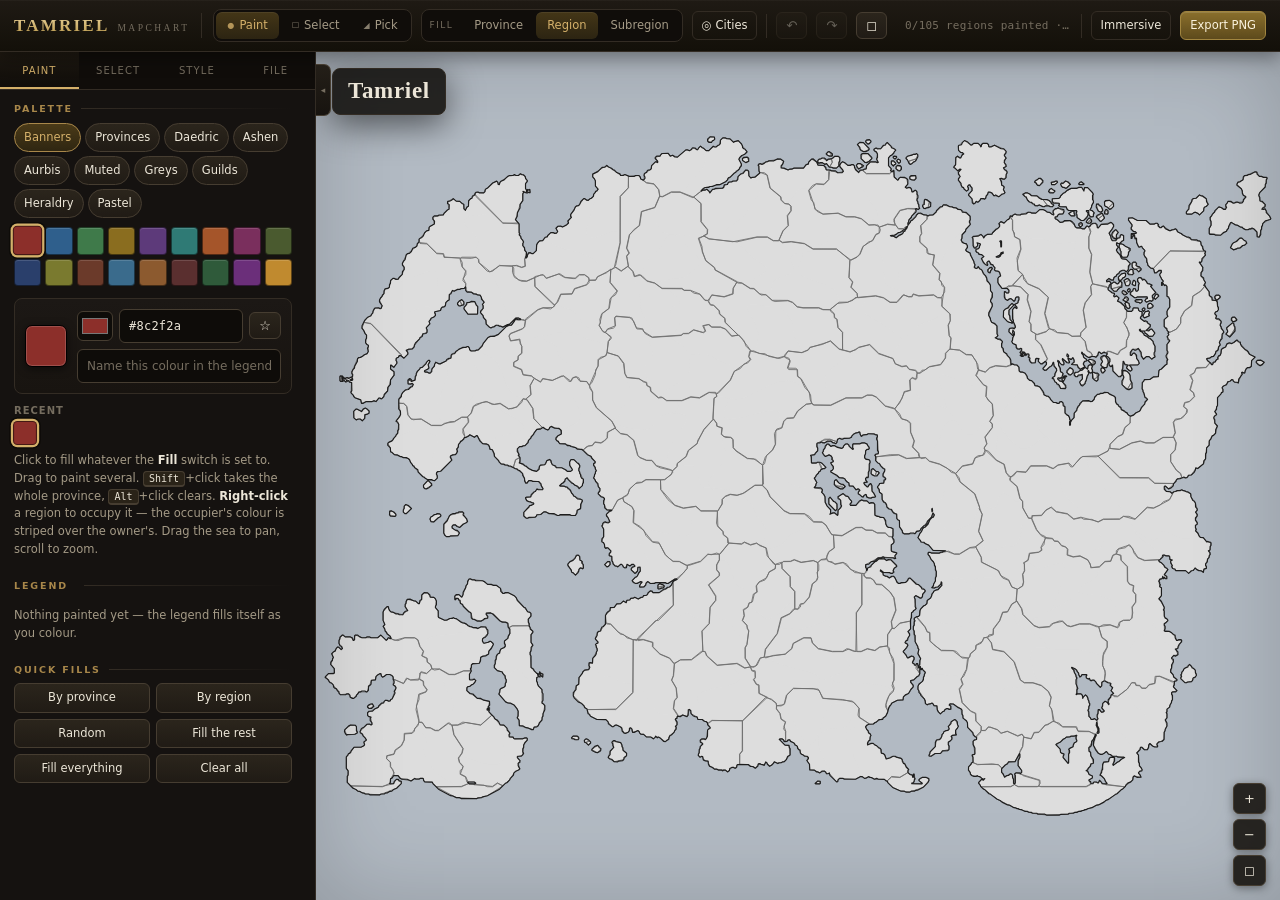
==== commit f4f1230f: "Tamriel MapChart: lore-accurate provinces and natural subregions Re-adds the colourer on top of the " ====
--- a/index.html
+++ b/index.html
@@ -4,7 +4,7 @@
 <meta charset="utf-8">
 <meta name="viewport" content="width=device-width,initial-scale=1">
 <title>Tamriel MapChart — colour the provinces, regions and subregions of Tamriel</title>
-<meta name="description" content="A deeper MapChart for Tamriel: colour in ten provinces, 89 traced map regions and 222 subregions, mark occupations, name your legend and export a print-ready map.">
+<meta name="description" content="A deeper MapChart for Tamriel: colour in ten provinces, 105 traced map regions and 225 subregions, mark occupations, name your legend and export a print-ready map.">
 <link rel="icon" href="data:image/svg+xml,<svg xmlns='http://www.w3.org/2000/svg' viewBox='0 0 32 32'><rect width='32' height='32' rx='6' fill='%23171410'/><path d='M16 5l3.6 7.2 8 1.2-5.8 5.6 1.4 7.9L16 23.2l-7.2 3.7 1.4-7.9-5.8-5.6 8-1.2z' fill='%23c8a558'/></svg>">
 <link rel="stylesheet" href="css/app.css">
 </head>
@@ -24,7 +24,7 @@
     <div class="seg lbl" id="seg-level" role="group" aria-label="Fill level">
       <span class="cap">Fill</span>
       <button id="lv-province"  title="A click fills a whole province">Province</button>
-      <button id="lv-region"    title="A click fills one of the 89 traced map regions">Region</button>
+      <button id="lv-region"    title="A click fills one of the 105 traced map regions">Region</button>
       <button id="lv-subregion" title="A click fills a single subregion">Subregion</button>
     </div>
 
@@ -254,8 +254,8 @@
         <h4>About</h4>
         <p class="hint">The coastline and every map-region border are traced pixel by pixel from
           the reference Tamriel map, so the outline matches it 1:1. Those
-          <b>89 regions</b> are then carved into <b>222 subregions</b> across the
-          <b>ten provinces</b>, with <b>69 city districts</b> on top — three tiers deeper than
+          <b>105 regions</b> are then carved into <b>225 subregions</b> across the
+          <b>ten provinces</b>, with <b>78 city districts</b> on top — three tiers deeper than
           the original.</p>
       </section>
     </div>
